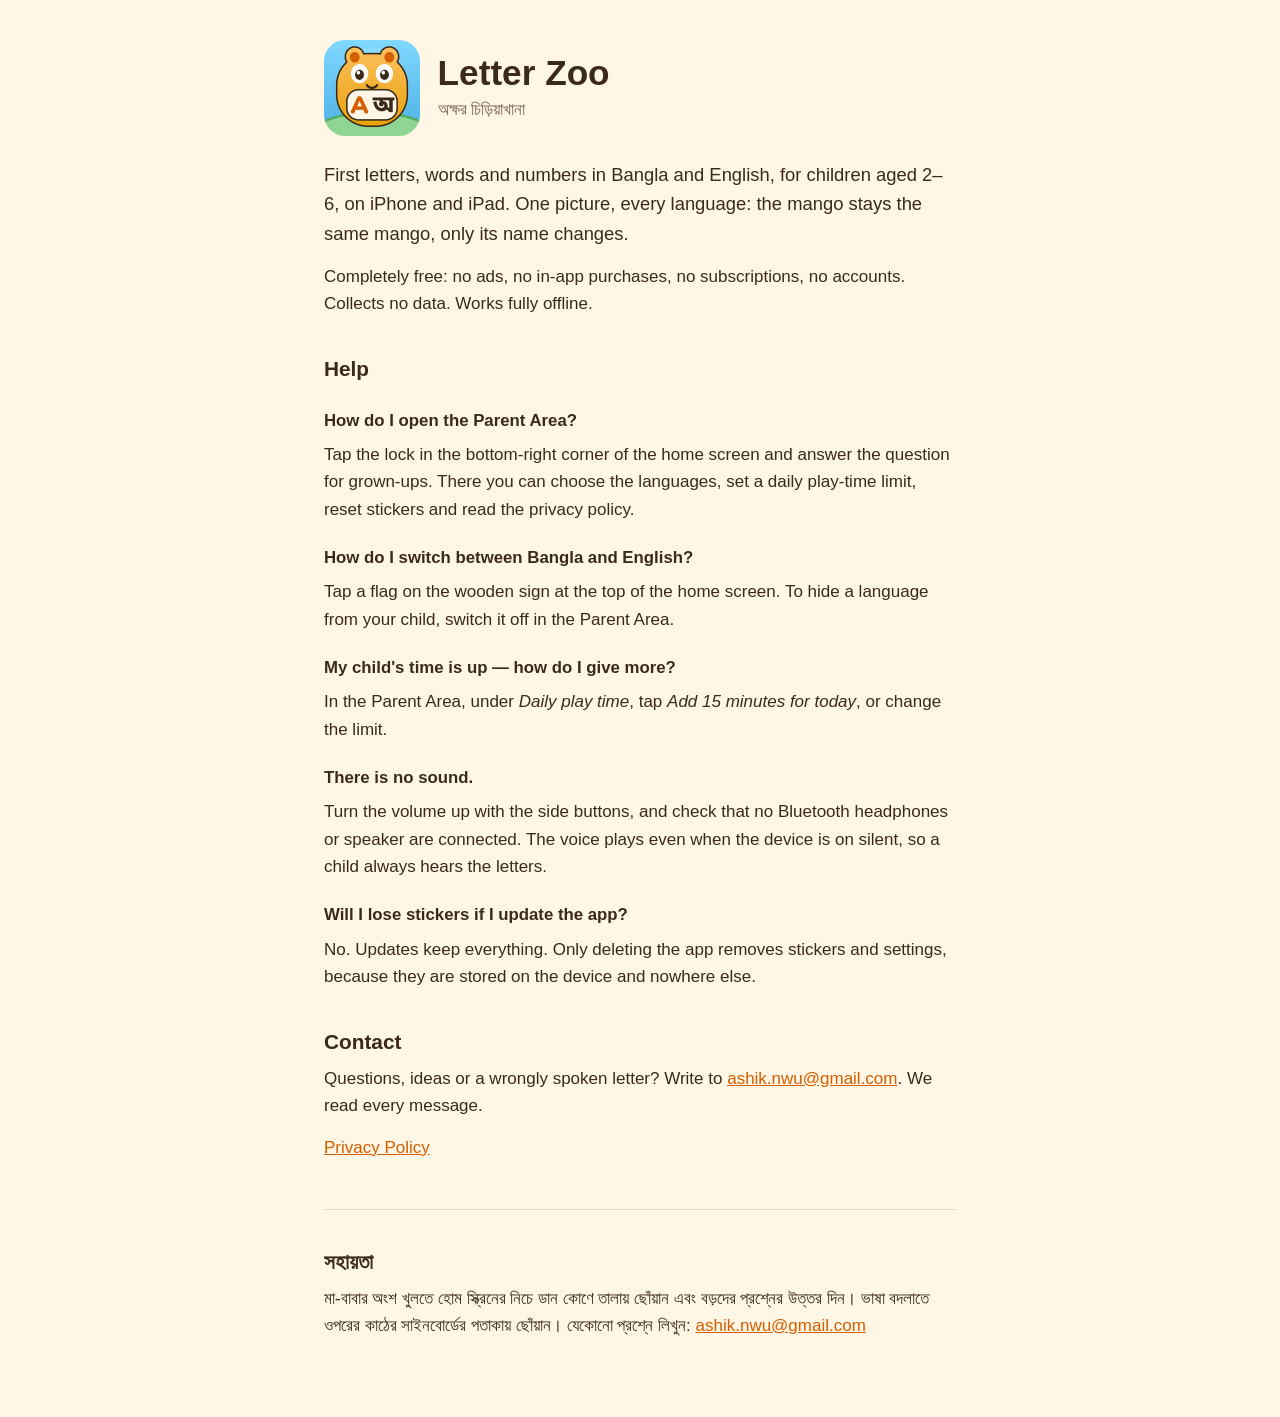
==== index.html @ 6525ff42 "Site and listing: support email and developer name" ====
<!doctype html>
<html lang="en">
<head>
<meta charset="utf-8">
<meta name="viewport" content="width=device-width, initial-scale=1">
<title>Letter Zoo — Support</title>
<meta name="description" content="Letter Zoo: first letters, words and numbers in Bangla and English for children aged 2–6. No ads, no data collected.">
<link rel="icon" href="icon.png">
<link rel="stylesheet" href="style.css">
</head>
<body>
<main>
  <header class="hero">
    <img src="icon.png" alt="" width="96" height="96">
    <div>
      <h1>Letter Zoo</h1>
      <p class="meta" lang="bn">অক্ষর চিড়িয়াখানা</p>
    </div>
  </header>

  <p class="lead">First letters, words and numbers in Bangla and English,
  for children aged 2–6, on iPhone and iPad. One picture, every language:
  the mango stays the same mango, only its name changes.</p>

  <p>Completely free: no ads, no in-app purchases, no subscriptions, no
  accounts. Collects no data. Works fully offline.</p>

  <h2>Help</h2>

  <h3>How do I open the Parent Area?</h3>
  <p>Tap the lock in the bottom-right corner of the home screen and answer
  the question for grown-ups. There you can choose the languages, set a
  daily play-time limit, reset stickers and read the privacy policy.</p>

  <h3>How do I switch between Bangla and English?</h3>
  <p>Tap a flag on the wooden sign at the top of the home screen. To hide a
  language from your child, switch it off in the Parent Area.</p>

  <h3>My child's time is up — how do I give more?</h3>
  <p>In the Parent Area, under <em>Daily play time</em>, tap
  <em>Add 15 minutes for today</em>, or change the limit.</p>

  <h3>There is no sound.</h3>
  <p>Turn the volume up with the side buttons, and check that no Bluetooth
  headphones or speaker are connected. The voice plays even when the
  device is on silent, so a child always hears the letters.</p>

  <h3>Will I lose stickers if I update the app?</h3>
  <p>No. Updates keep everything. Only deleting the app removes stickers and
  settings, because they are stored on the device and nowhere else.</p>

  <h2>Contact</h2>
  <p>Questions, ideas or a wrongly spoken letter? Write to
  <a href="mailto:ashik.nwu@gmail.com">ashik.nwu@gmail.com</a>. We read every
  message.</p>

  <p><a href="privacy.html">Privacy Policy</a></p>

  <hr>

  <h2 lang="bn">সহায়তা</h2>
  <p lang="bn">মা-বাবার অংশ খুলতে হোম স্ক্রিনের নিচে ডান কোণে তালায় ছোঁয়ান এবং
  বড়দের প্রশ্নের উত্তর দিন। ভাষা বদলাতে ওপরের কাঠের সাইনবোর্ডের পতাকায়
  ছোঁয়ান। যেকোনো প্রশ্নে লিখুন:
  <a href="mailto:ashik.nwu@gmail.com">ashik.nwu@gmail.com</a></p>
</main>
</body>
</html>
---- style.css ----
:root {
  --ground: #fff6e5;
  --ink: #3b2a1a;
  --muted: #7a6450;
  --accent: #d55e00;
  --rule: #ecd9b8;
  color-scheme: light dark;
}
@media (prefers-color-scheme: dark) {
  :root {
    --ground: #1c1712;
    --ink: #f4ead9;
    --muted: #bba88f;
    --accent: #ffa35c;
    --rule: #3a2f24;
  }
}
* { box-sizing: border-box; }
body {
  margin: 0;
  background: var(--ground);
  color: var(--ink);
  font: 17px/1.6 -apple-system, BlinkMacSystemFont, "Segoe UI", Roboto,
    "Noto Sans Bengali", "Hind Siliguri", sans-serif;
}
main { max-width: 42rem; margin: 0 auto; padding: 2.5rem 1.25rem 4rem; }
h1 { font-size: 2.2rem; line-height: 1.15; margin: 0; }
h2 { font-size: 1.3rem; margin: 2.2rem 0 0.4rem; }
h3 { font-size: 1.05rem; margin: 1.4rem 0 0.2rem; }
p { margin: 0.4rem 0 0.9rem; }
a { color: var(--accent); }
hr { border: 0; border-top: 1px solid var(--rule); margin: 3rem 0 1rem; }
.lead { font-size: 1.15rem; }
.meta { color: var(--muted); margin: 0.2rem 0 1.5rem; }
.back { margin: 0 0 1.5rem; }
.hero { display: flex; align-items: center; gap: 1.1rem; margin-bottom: 1.5rem; }
.hero img { border-radius: 22%; flex: none; }
.hero .meta { margin: 0.2rem 0 0; }
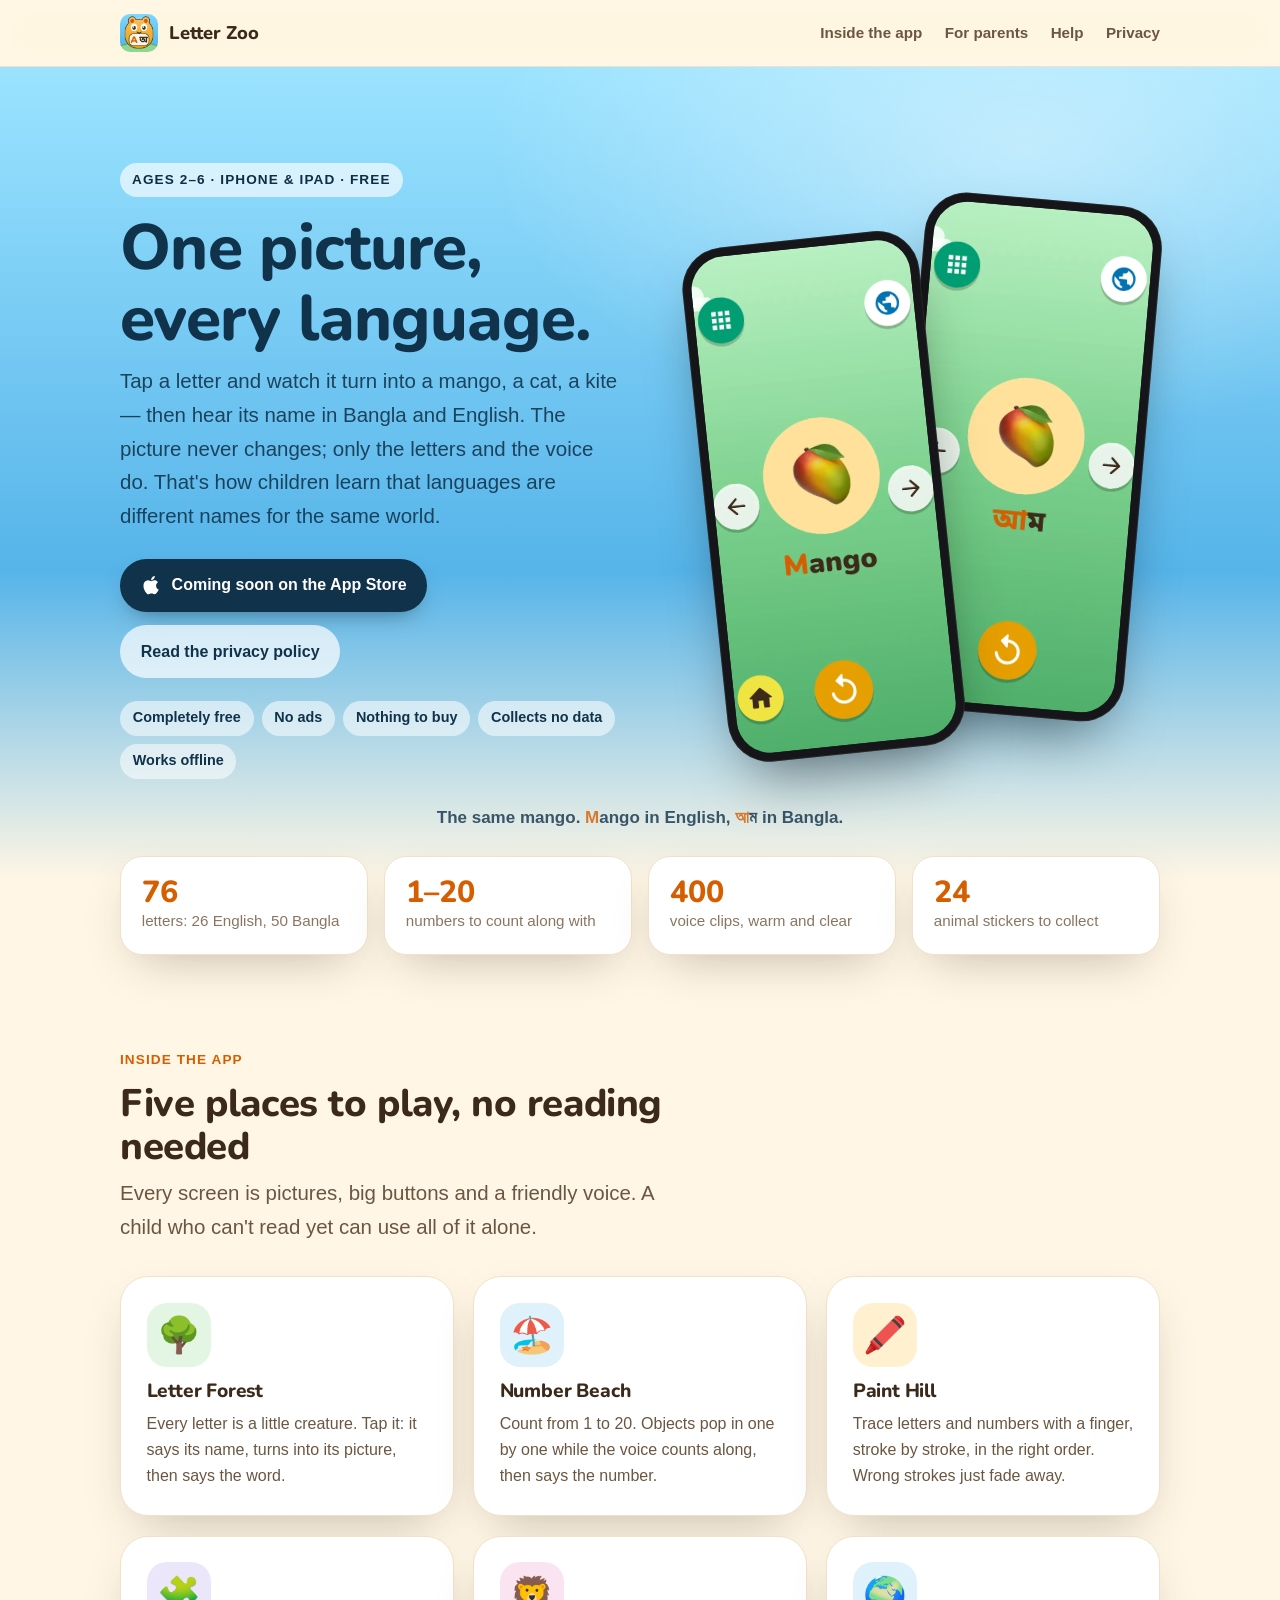
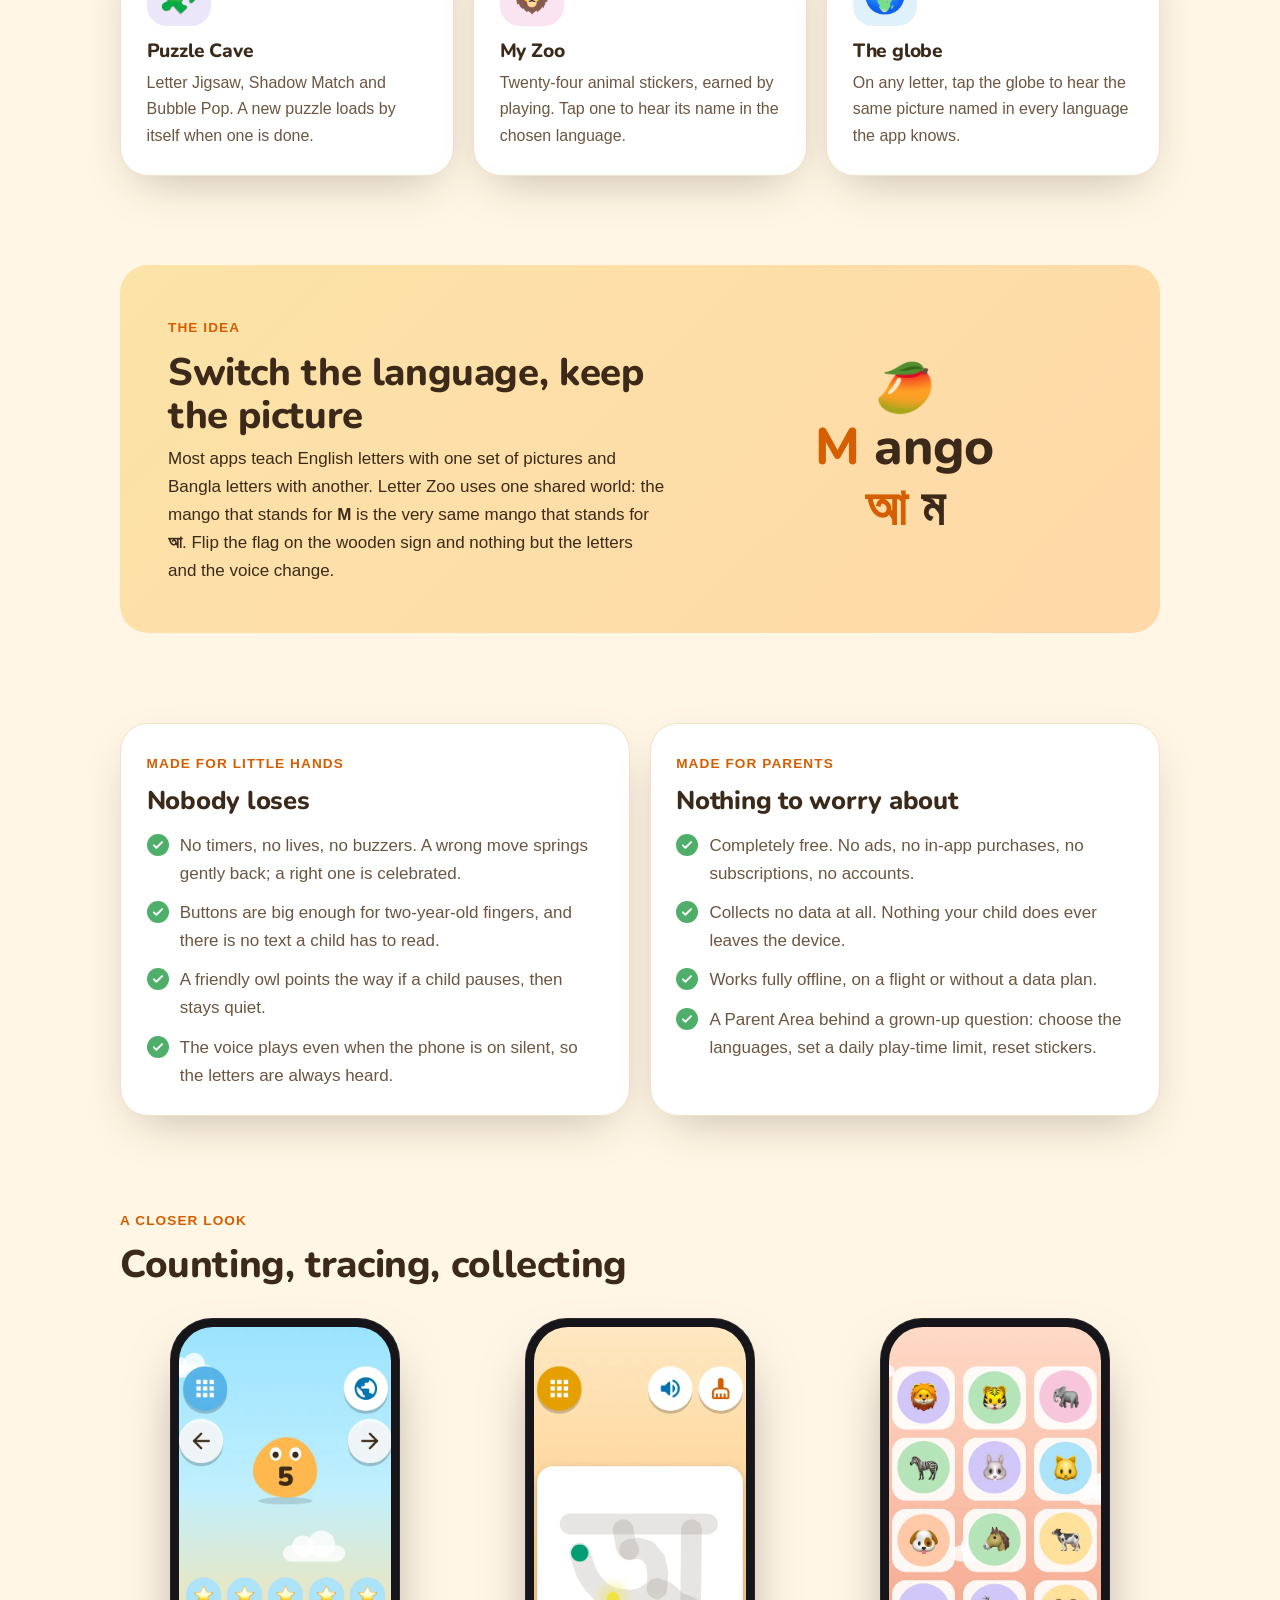
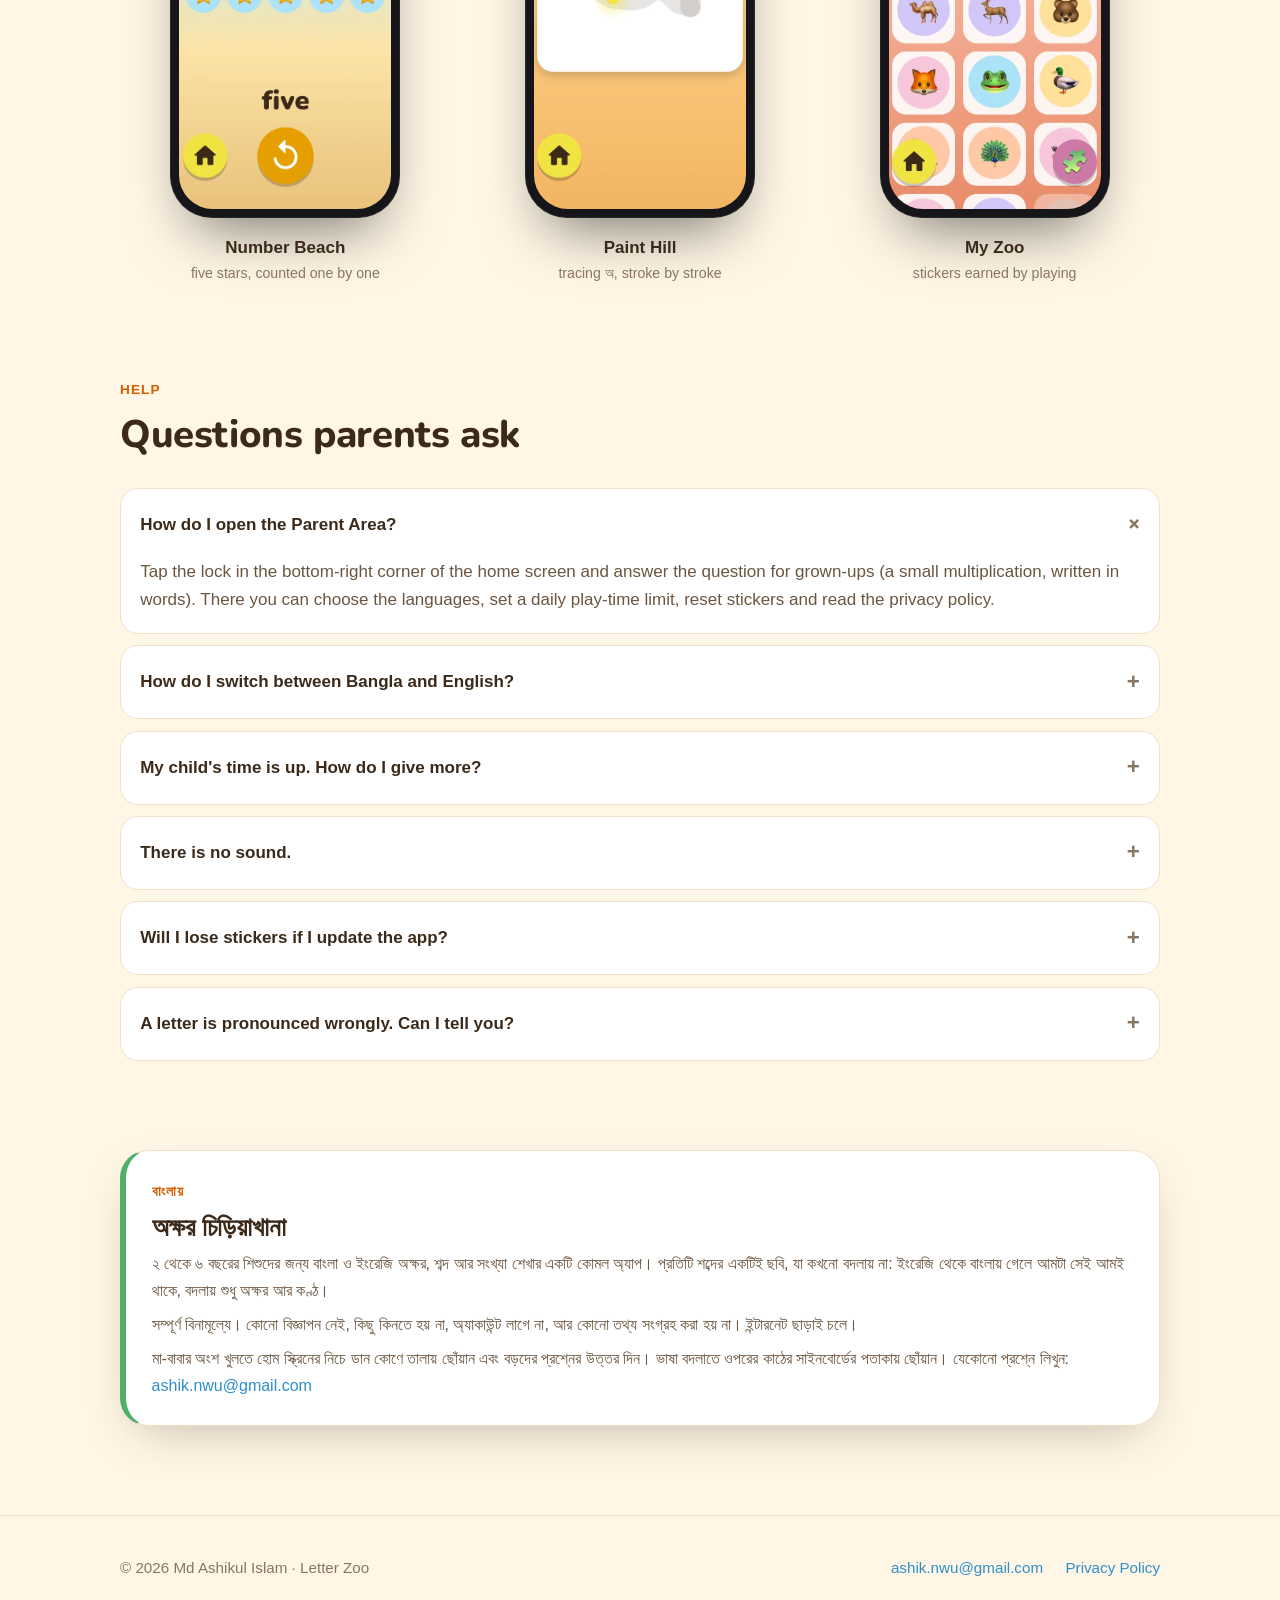
==== commit 88fa2277: "Site: a proper landing page and privacy policy Designed around the app's idea, with the real screens" ====
--- a/index.html
+++ b/index.html
@@ -3,66 +3,190 @@
 <head>
 <meta charset="utf-8">
 <meta name="viewport" content="width=device-width, initial-scale=1">
-<title>Letter Zoo — Support</title>
-<meta name="description" content="Letter Zoo: first letters, words and numbers in Bangla and English for children aged 2–6. No ads, no data collected.">
+<title>Letter Zoo — First letters, words and numbers in Bangla and English</title>
+<meta name="description" content="Letter Zoo is a free first-letters app for children aged 2–6, in Bangla and English. One picture, every language. No ads, no purchases, no data collected. iPhone and iPad.">
+<meta property="og:title" content="Letter Zoo — One picture, every language">
+<meta property="og:description" content="A free, gentle first-letters app for children aged 2–6 in Bangla and English. No ads, nothing to buy, collects no data.">
+<meta property="og:image" content="icon.png">
+<meta name="theme-color" content="#56b4e9">
 <link rel="icon" href="icon.png">
+<link rel="apple-touch-icon" href="apple-touch-icon.png">
 <link rel="stylesheet" href="style.css">
 </head>
 <body>
-<main>
-  <header class="hero">
-    <img src="icon.png" alt="" width="96" height="96">
+
+<header class="nav">
+  <div class="wrap">
+    <a class="brand" href="./"><img src="icon.png" alt="" width="38" height="38">Letter Zoo</a>
+    <nav class="nav-links">
+      <a href="#features">Inside the app</a>
+      <a href="#parents">For parents</a>
+      <a href="#help" class="keep">Help</a>
+      <a href="privacy.html" class="keep">Privacy</a>
+    </nav>
+  </div>
+</header>
+
+<section class="hero">
+  <div class="wrap">
     <div>
-      <h1>Letter Zoo</h1>
-      <p class="meta" lang="bn">অক্ষর চিড়িয়াখানা</p>
+      <span class="eyebrow">Ages 2–6 · iPhone &amp; iPad · Free</span>
+      <h1 style="margin-top:1rem">One picture,<br>every language.</h1>
+      <p class="lead">Tap a letter and watch it turn into a mango, a cat, a kite — then hear its name in Bangla and English. The picture never changes; only the letters and the voice do. That's how children learn that languages are different names for the same world.</p>
+      <div class="cta">
+        <a class="btn btn-dark" href="#" aria-disabled="true" title="Coming soon">
+          <svg viewBox="0 0 24 24" fill="currentColor" aria-hidden="true"><path d="M16.4 12.7c0-2.5 2-3.7 2.1-3.8-1.2-1.7-3-1.9-3.6-2-1.5-.2-3 .9-3.8.9-.8 0-2-.9-3.3-.9-1.7 0-3.3 1-4.2 2.5-1.8 3.1-.5 7.7 1.3 10.2.9 1.2 1.9 2.6 3.2 2.6 1.3-.1 1.8-.8 3.3-.8 1.5 0 2 .8 3.3.8 1.4 0 2.3-1.3 3.1-2.5 1-1.4 1.4-2.8 1.4-2.9-.1 0-2.8-1.1-2.8-4.1zM14 5.3c.7-.8 1.1-2 1-3.1-1 0-2.2.7-2.9 1.5-.6.7-1.2 1.9-1 3 1.1.1 2.2-.6 2.9-1.4z"/></svg>
+          Coming soon on the App Store
+        </a>
+        <a class="btn btn-ghost" href="privacy.html">Read the privacy policy</a>
+      </div>
+      <div class="chips" aria-label="At a glance">
+        <span>Completely free</span><span>No ads</span><span>Nothing to buy</span><span>Collects no data</span><span>Works offline</span>
+      </div>
     </div>
-  </header>
+    <div class="phones" aria-label="Two screens of the app: the mango in English and in Bangla">
+      <div class="phone"><img src="img/mango-en.webp" alt="Letter Zoo showing a mango with the word Mango in English" width="560" height="1217" loading="eager"></div>
+      <div class="phone"><img src="img/mango-bn.webp" alt="The same mango with the word আম in Bangla" width="560" height="1217" loading="eager"></div>
+    </div>
+  </div>
+  <p class="hero-caption">The same mango. <b>M</b>ango in English, <b>আ</b>ম in Bangla.</p>
+</section>
 
-  <p class="lead">First letters, words and numbers in Bangla and English,
-  for children aged 2–6, on iPhone and iPad. One picture, every language:
-  the mango stays the same mango, only its name changes.</p>
+<section class="stats" aria-label="What's inside">
+  <div class="wrap">
+    <div class="stat"><strong>76</strong><span>letters: 26 English, 50 Bangla</span></div>
+    <div class="stat"><strong>1–20</strong><span>numbers to count along with</span></div>
+    <div class="stat"><strong>400</strong><span>voice clips, warm and clear</span></div>
+    <div class="stat"><strong>24</strong><span>animal stickers to collect</span></div>
+  </div>
+</section>
 
-  <p>Completely free: no ads, no in-app purchases, no subscriptions, no
-  accounts. Collects no data. Works fully offline.</p>
+<section class="block" id="features">
+  <div class="wrap">
+    <div class="section-head">
+      <span class="eyebrow">Inside the app</span>
+      <h2 style="margin-top:0.6rem">Five places to play, no reading needed</h2>
+      <p class="lead">Every screen is pictures, big buttons and a friendly voice. A child who can't read yet can use all of it alone.</p>
+    </div>
+    <div class="grid-3">
+      <div class="card"><span class="emoji t-green">🌳</span><h3>Letter Forest</h3><p>Every letter is a little creature. Tap it: it says its name, turns into its picture, then says the word.</p></div>
+      <div class="card"><span class="emoji t-blue">🏖️</span><h3>Number Beach</h3><p>Count from 1 to 20. Objects pop in one by one while the voice counts along, then says the number.</p></div>
+      <div class="card"><span class="emoji t-orange">🖍️</span><h3>Paint Hill</h3><p>Trace letters and numbers with a finger, stroke by stroke, in the right order. Wrong strokes just fade away.</p></div>
+      <div class="card"><span class="emoji t-purple">🧩</span><h3>Puzzle Cave</h3><p>Letter Jigsaw, Shadow Match and Bubble Pop. A new puzzle loads by itself when one is done.</p></div>
+      <div class="card"><span class="emoji t-pink">🦁</span><h3>My Zoo</h3><p>Twenty-four animal stickers, earned by playing. Tap one to hear its name in the chosen language.</p></div>
+      <div class="card"><span class="emoji t-blue">🌍</span><h3>The globe</h3><p>On any letter, tap the globe to hear the same picture named in every language the app knows.</p></div>
+    </div>
 
-  <h2>Help</h2>
+    <div class="band" aria-label="How the idea works">
+      <div>
+        <span class="eyebrow">The idea</span>
+        <h2 style="margin-top:0.6rem">Switch the language, keep the picture</h2>
+        <p>Most apps teach English letters with one set of pictures and Bangla letters with another. Letter Zoo uses one shared world: the mango that stands for <b>M</b> is the very same mango that stands for <b>আ</b>. Flip the flag on the wooden sign and nothing but the letters and the voice change.</p>
+      </div>
+      <div class="word" aria-hidden="true">
+        <span><span class="m">🥭</span></span>
+        <span><b>M</b>ango</span>
+        <span lang="bn"><b>আ</b>ম</span>
+      </div>
+    </div>
+  </div>
+</section>
 
-  <h3>How do I open the Parent Area?</h3>
-  <p>Tap the lock in the bottom-right corner of the home screen and answer
-  the question for grown-ups. There you can choose the languages, set a
-  daily play-time limit, reset stickers and read the privacy policy.</p>
+<section class="block" id="parents">
+  <div class="wrap">
+    <div class="grid-2">
+      <div class="card">
+        <span class="eyebrow">Made for little hands</span>
+        <h2 style="margin-top:0.6rem;font-size:1.6rem">Nobody loses</h2>
+        <ul class="checks">
+          <li>No timers, no lives, no buzzers. A wrong move springs gently back; a right one is celebrated.</li>
+          <li>Buttons are big enough for two-year-old fingers, and there is no text a child has to read.</li>
+          <li>A friendly owl points the way if a child pauses, then stays quiet.</li>
+          <li>The voice plays even when the phone is on silent, so the letters are always heard.</li>
+        </ul>
+      </div>
+      <div class="card">
+        <span class="eyebrow">Made for parents</span>
+        <h2 style="margin-top:0.6rem;font-size:1.6rem">Nothing to worry about</h2>
+        <ul class="checks">
+          <li>Completely free. No ads, no in-app purchases, no subscriptions, no accounts.</li>
+          <li>Collects no data at all. Nothing your child does ever leaves the device.</li>
+          <li>Works fully offline, on a flight or without a data plan.</li>
+          <li>A Parent Area behind a grown-up question: choose the languages, set a daily play-time limit, reset stickers.</li>
+        </ul>
+      </div>
+    </div>
+  </div>
+</section>
 
-  <h3>How do I switch between Bangla and English?</h3>
-  <p>Tap a flag on the wooden sign at the top of the home screen. To hide a
-  language from your child, switch it off in the Parent Area.</p>
+<section class="block">
+  <div class="wrap">
+    <div class="section-head">
+      <span class="eyebrow">A closer look</span>
+      <h2 style="margin-top:0.6rem">Counting, tracing, collecting</h2>
+    </div>
+    <div class="gallery">
+      <figure><div class="phone"><img src="img/counting.webp" alt="Number Beach counting five stars" width="560" height="1217" loading="lazy"></div><figcaption>Number Beach<small>five stars, counted one by one</small></figcaption></figure>
+      <figure><div class="phone"><img src="img/tracing.webp" alt="Paint Hill tracing the Bangla letter অ" width="560" height="1217" loading="lazy"></div><figcaption>Paint Hill<small>tracing অ, stroke by stroke</small></figcaption></figure>
+      <figure><div class="phone"><img src="img/zoo.webp" alt="My Zoo sticker collection" width="560" height="1217" loading="lazy"></div><figcaption>My Zoo<small>stickers earned by playing</small></figcaption></figure>
+    </div>
+  </div>
+</section>
 
-  <h3>My child's time is up — how do I give more?</h3>
-  <p>In the Parent Area, under <em>Daily play time</em>, tap
-  <em>Add 15 minutes for today</em>, or change the limit.</p>
+<section class="block faq" id="help">
+  <div class="wrap">
+    <div class="section-head">
+      <span class="eyebrow">Help</span>
+      <h2 style="margin-top:0.6rem">Questions parents ask</h2>
+    </div>
+    <details open>
+      <summary>How do I open the Parent Area?</summary>
+      <p>Tap the lock in the bottom-right corner of the home screen and answer the question for grown-ups (a small multiplication, written in words). There you can choose the languages, set a daily play-time limit, reset stickers and read the privacy policy.</p>
+    </details>
+    <details>
+      <summary>How do I switch between Bangla and English?</summary>
+      <p>Tap a flag on the wooden sign at the top of the home screen. To hide a language from your child, switch it off in the Parent Area.</p>
+    </details>
+    <details>
+      <summary>My child's time is up. How do I give more?</summary>
+      <p>In the Parent Area, under <em>Daily play time</em>, tap <em>Add 15 minutes for today</em>, or change the limit. The count starts again from zero every day.</p>
+    </details>
+    <details>
+      <summary>There is no sound.</summary>
+      <p>Turn the volume up with the side buttons, and check that no Bluetooth headphones or speaker are connected. The voice plays even when the device is on silent.</p>
+    </details>
+    <details>
+      <summary>Will I lose stickers if I update the app?</summary>
+      <p>No. Updates keep everything. Only deleting the app removes stickers and settings, because they are stored on the device and nowhere else.</p>
+    </details>
+    <details>
+      <summary>A letter is pronounced wrongly. Can I tell you?</summary>
+      <p>Please do. Write to <a href="mailto:ashik.nwu@gmail.com">ashik.nwu@gmail.com</a> with the letter and what you heard. Every message is read.</p>
+    </details>
+  </div>
+</section>
 
-  <h3>There is no sound.</h3>
-  <p>Turn the volume up with the side buttons, and check that no Bluetooth
-  headphones or speaker are connected. The voice plays even when the
-  device is on silent, so a child always hears the letters.</p>
+<section class="bn" lang="bn">
+  <div class="wrap">
+    <div class="card">
+      <span class="eyebrow" lang="en">বাংলায়</span>
+      <h2 style="margin-top:0.6rem">অক্ষর চিড়িয়াখানা</h2>
+      <p>২ থেকে ৬ বছরের শিশুদের জন্য বাংলা ও ইংরেজি অক্ষর, শব্দ আর সংখ্যা শেখার একটি কোমল অ্যাপ। প্রতিটি শব্দের একটিই ছবি, যা কখনো বদলায় না: ইংরেজি থেকে বাংলায় গেলে আমটা সেই আমই থাকে, বদলায় শুধু অক্ষর আর কণ্ঠ।</p>
+      <p>সম্পূর্ণ বিনামূল্যে। কোনো বিজ্ঞাপন নেই, কিছু কিনতে হয় না, অ্যাকাউন্ট লাগে না, আর কোনো তথ্য সংগ্রহ করা হয় না। ইন্টারনেট ছাড়াই চলে।</p>
+      <p>মা-বাবার অংশ খুলতে হোম স্ক্রিনের নিচে ডান কোণে তালায় ছোঁয়ান এবং বড়দের প্রশ্নের উত্তর দিন। ভাষা বদলাতে ওপরের কাঠের সাইনবোর্ডের পতাকায় ছোঁয়ান। যেকোনো প্রশ্নে লিখুন: <a href="mailto:ashik.nwu@gmail.com">ashik.nwu@gmail.com</a></p>
+    </div>
+  </div>
+</section>
 
-  <h3>Will I lose stickers if I update the app?</h3>
-  <p>No. Updates keep everything. Only deleting the app removes stickers and
-  settings, because they are stored on the device and nowhere else.</p>
+<footer>
+  <div class="wrap">
+    <div>© 2026 Md Ashikul Islam · Letter Zoo</div>
+    <nav>
+      <a href="mailto:ashik.nwu@gmail.com">ashik.nwu@gmail.com</a>
+      <a href="privacy.html">Privacy Policy</a>
+    </nav>
+  </div>
+</footer>
 
-  <h2>Contact</h2>
-  <p>Questions, ideas or a wrongly spoken letter? Write to
-  <a href="mailto:ashik.nwu@gmail.com">ashik.nwu@gmail.com</a>. We read every
-  message.</p>
-
-  <p><a href="privacy.html">Privacy Policy</a></p>
-
-  <hr>
-
-  <h2 lang="bn">সহায়তা</h2>
-  <p lang="bn">মা-বাবার অংশ খুলতে হোম স্ক্রিনের নিচে ডান কোণে তালায় ছোঁয়ান এবং
-  বড়দের প্রশ্নের উত্তর দিন। ভাষা বদলাতে ওপরের কাঠের সাইনবোর্ডের পতাকায়
-  ছোঁয়ান। যেকোনো প্রশ্নে লিখুন:
-  <a href="mailto:ashik.nwu@gmail.com">ashik.nwu@gmail.com</a></p>
-</main>
 </body>
 </html>
--- a/style.css
+++ b/style.css
@@ -1,38 +1,266 @@
+/* Letter Zoo — site styles. No third-party requests: the font ships with
+   the page, in keeping with an app that collects nothing. */
+
+@font-face {
+  font-family: "Nunito";
+  src: url("fonts/Nunito-800.ttf") format("truetype");
+  font-weight: 800;
+  font-display: swap;
+}
+
 :root {
-  --ground: #fff6e5;
+  --cream: #fff6e5;
+  --sand: #fce3a7;
   --ink: #3b2a1a;
-  --muted: #7a6450;
-  --accent: #d55e00;
-  --rule: #ecd9b8;
+  --ink-soft: #6b5641;
+  --muted: #8a7562;
+  --card: #ffffff;
+  --line: #f0e2c8;
+  --orange: #e69f00;
+  --vermillion: #d55e00;
+  --sea: #56b4e9;
+  --sea-deep: #2f8fcb;
+  --sky: #9be3ff;
+  --grass: #8fd694;
+  --grass-dark: #4faf6a;
+  --pink: #dd8fc0;
+  --shadow: 0 18px 50px -20px rgba(59, 42, 26, 0.35);
+  --radius: 28px;
   color-scheme: light dark;
 }
+
 @media (prefers-color-scheme: dark) {
   :root {
-    --ground: #1c1712;
-    --ink: #f4ead9;
-    --muted: #bba88f;
-    --accent: #ffa35c;
-    --rule: #3a2f24;
+    --cream: #17130f;
+    --sand: #2a2118;
+    --ink: #f6ecdc;
+    --ink-soft: #cdbca6;
+    --muted: #a08e79;
+    --card: #221b15;
+    --line: #35291f;
+    --shadow: 0 18px 50px -20px rgba(0, 0, 0, 0.7);
   }
 }
+
 * { box-sizing: border-box; }
+/* On the root only: it propagates to the viewport, so the sticky nav and
+   page scrolling keep working while nothing can widen the page. */
+html { scroll-behavior: smooth; overflow-x: hidden; }
+@media (prefers-reduced-motion: reduce) {
+  html { scroll-behavior: auto; }
+  *, *::before, *::after { animation: none !important; transition: none !important; }
+}
+
 body {
   margin: 0;
-  background: var(--ground);
+  background: var(--cream);
   color: var(--ink);
-  font: 17px/1.6 -apple-system, BlinkMacSystemFont, "Segoe UI", Roboto,
-    "Noto Sans Bengali", "Hind Siliguri", sans-serif;
-}
-main { max-width: 42rem; margin: 0 auto; padding: 2.5rem 1.25rem 4rem; }
-h1 { font-size: 2.2rem; line-height: 1.15; margin: 0; }
-h2 { font-size: 1.3rem; margin: 2.2rem 0 0.4rem; }
-h3 { font-size: 1.05rem; margin: 1.4rem 0 0.2rem; }
-p { margin: 0.4rem 0 0.9rem; }
-a { color: var(--accent); }
-hr { border: 0; border-top: 1px solid var(--rule); margin: 3rem 0 1rem; }
-.lead { font-size: 1.15rem; }
-.meta { color: var(--muted); margin: 0.2rem 0 1.5rem; }
-.back { margin: 0 0 1.5rem; }
-.hero { display: flex; align-items: center; gap: 1.1rem; margin-bottom: 1.5rem; }
-.hero img { border-radius: 22%; flex: none; }
-.hero .meta { margin: 0.2rem 0 0; }
+  font: 17px/1.65 -apple-system, BlinkMacSystemFont, "Segoe UI", Roboto,
+    "Helvetica Neue", "Noto Sans Bengali", "Hind Siliguri", sans-serif;
+  -webkit-font-smoothing: antialiased;
+}
+img { max-width: 100%; display: block; }
+a { color: var(--sea-deep); text-decoration: none; }
+a:hover { text-decoration: underline; }
+h1, h2, h3, .display {
+  font-family: "Nunito", -apple-system, BlinkMacSystemFont, "Segoe UI",
+    "Noto Sans Bengali", sans-serif;
+  font-weight: 800;
+  letter-spacing: -0.01em;
+  line-height: 1.12;
+  margin: 0;
+}
+h1 { font-size: clamp(2.4rem, 6vw, 4rem); }
+h2 { font-size: clamp(1.7rem, 3.6vw, 2.4rem); }
+h3 { font-size: 1.2rem; }
+p { margin: 0.5rem 0 0; }
+.wrap { max-width: 1120px; margin: 0 auto; padding: 0 clamp(18px, 4vw, 40px); }
+.eyebrow {
+  display: inline-block;
+  font-size: 0.85rem;
+  font-weight: 700;
+  letter-spacing: 0.08em;
+  text-transform: uppercase;
+  color: var(--vermillion);
+}
+.lead { font-size: clamp(1.1rem, 1.6vw, 1.3rem); color: var(--ink-soft); max-width: 36rem; }
+
+/* Nav */
+.nav {
+  position: sticky; top: 0; z-index: 10;
+  backdrop-filter: saturate(160%) blur(14px);
+  -webkit-backdrop-filter: saturate(160%) blur(14px);
+  background: color-mix(in srgb, var(--cream) 78%, transparent);
+  border-bottom: 1px solid var(--line);
+}
+.nav .wrap { display: flex; align-items: center; gap: 1rem; height: 66px; }
+.brand { display: flex; align-items: center; gap: 0.7rem; color: var(--ink); font-family: "Nunito", sans-serif; font-weight: 800; font-size: 1.15rem; }
+.brand img { width: 38px; height: 38px; border-radius: 10px; }
+.brand:hover { text-decoration: none; }
+.nav-links { margin-left: auto; display: flex; gap: 1.4rem; font-weight: 600; font-size: 0.95rem; }
+.nav-links a { color: var(--ink-soft); }
+.nav-links a:hover { color: var(--ink); text-decoration: none; }
+@media (max-width: 640px) { .nav-links a:not(.keep) { display: none; } }
+
+/* Hero */
+.hero {
+  position: relative; overflow: hidden;
+  background:
+    radial-gradient(60% 50% at 80% 10%, rgba(255, 255, 255, 0.45), transparent 70%),
+    linear-gradient(180deg, var(--sky) 0%, var(--sea) 62%, var(--cream) 100%);
+  color: #10324a;
+  padding: clamp(3rem, 8vw, 6rem) 0 0;
+}
+@media (prefers-color-scheme: dark) {
+  .hero { background: linear-gradient(180deg, #0f3a55 0%, #1f6a97 60%, var(--cream) 100%); color: #eaf6ff; }
+}
+.hero .wrap { display: grid; grid-template-columns: 1.05fr 1fr; gap: clamp(2rem, 5vw, 5rem); align-items: center; }
+.hero .wrap > * { min-width: 0; }
+.hero h1 { color: inherit; }
+.hero .lead { color: inherit; opacity: 0.88; }
+.hero .eyebrow { color: #0f2e45; background: rgba(255, 255, 255, 0.65); padding: 0.35rem 0.75rem; border-radius: 999px; }
+@media (prefers-color-scheme: dark) { .hero .eyebrow { color: #eaf6ff; background: rgba(255,255,255,0.14); } }
+.cta { display: flex; flex-wrap: wrap; gap: 0.8rem; margin-top: 1.6rem; align-items: center; }
+.btn {
+  display: inline-flex; align-items: center; gap: 0.55rem;
+  padding: 0.85rem 1.3rem; border-radius: 999px;
+  font-weight: 700; font-size: 1rem;
+  transition: transform 0.15s ease, box-shadow 0.15s ease;
+}
+.btn:hover { text-decoration: none; transform: translateY(-1px); }
+.btn-dark { background: #10324a; color: #fff; box-shadow: 0 10px 24px -12px rgba(0,0,0,0.5); }
+.btn-ghost { background: rgba(255,255,255,0.7); color: #10324a; }
+@media (prefers-color-scheme: dark) { .btn-ghost { background: rgba(255,255,255,0.14); color: #eaf6ff; } }
+.btn svg { width: 22px; height: 22px; }
+.chips { display: flex; flex-wrap: wrap; gap: 0.5rem; margin-top: 1.4rem; font-size: 0.9rem; font-weight: 600; }
+.chips span { background: rgba(255,255,255,0.55); padding: 0.35rem 0.8rem; border-radius: 999px; }
+@media (prefers-color-scheme: dark) { .chips span { background: rgba(255,255,255,0.12); } }
+
+/* Phones */
+.phones { position: relative; display: flex; justify-content: center; align-items: flex-end; min-height: 520px; }
+.phone {
+  width: clamp(190px, 22vw, 250px);
+  aspect-ratio: 1320 / 2868;
+  background: #16161a;
+  border-radius: clamp(34px, 3.4vw, 42px);
+  padding: 9px;
+  box-shadow: 0 30px 60px -22px rgba(0, 0, 0, 0.55), inset 0 0 0 1px rgba(255,255,255,0.08);
+}
+.phone img { width: 100%; height: 100%; object-fit: cover; border-radius: clamp(27px, 2.8vw, 34px); }
+.phones .phone:first-child { transform: rotate(-6deg) translate(18px, 26px); z-index: 1; }
+.phones .phone:last-child { transform: rotate(5deg) translate(-18px, -14px); }
+@keyframes float { from { translate: 0 0; } to { translate: 0 -10px; } }
+.phones .phone { animation: float 4s ease-in-out infinite alternate; }
+.phones .phone:last-child { animation-delay: -2s; }
+.hero-caption { text-align: center; font-weight: 600; opacity: 0.8; margin: 1.6rem auto 0; padding: 0 18px 3rem; max-width: 40rem; }
+.hero-caption b { color: var(--vermillion); }
+
+/* Stats strip */
+.stats { margin-top: -1.5rem; position: relative; z-index: 2; }
+.stats .wrap { display: grid; grid-template-columns: repeat(4, 1fr); gap: 1rem; }
+.stat { background: var(--card); border-radius: 22px; padding: 1.2rem 1.3rem; box-shadow: var(--shadow); border: 1px solid var(--line); }
+.stat strong { display: block; font-family: "Nunito", sans-serif; font-weight: 800; font-size: 1.9rem; line-height: 1; color: var(--vermillion); }
+.stat span { color: var(--muted); font-size: 0.95rem; }
+
+/* Sections */
+section.block { padding: clamp(3.5rem, 7vw, 6rem) 0 0; }
+.section-head { max-width: 40rem; margin-bottom: 2rem; }
+.grid-3 { display: grid; grid-template-columns: repeat(3, 1fr); gap: 1.2rem; }
+.grid-2 { display: grid; grid-template-columns: 1fr 1fr; gap: 1.2rem; }
+.card {
+  background: var(--card); border: 1px solid var(--line); border-radius: var(--radius);
+  padding: 1.6rem; box-shadow: var(--shadow);
+}
+.card .emoji { font-size: 2.2rem; line-height: 1; margin-bottom: 0.9rem; display: inline-grid; place-items: center; width: 64px; height: 64px; border-radius: 20px; }
+.card p { color: var(--ink-soft); font-size: 1rem; }
+.t-green { background: #e3f6e4; } .t-blue { background: #dff2fc; } .t-purple { background: #ece6fb; }
+.t-orange { background: #fff0cf; } .t-pink { background: #fbe4f1; }
+@media (prefers-color-scheme: dark) {
+  .t-green { background: #1f3a22; } .t-blue { background: #173445; } .t-purple { background: #2a2447; }
+  .t-orange { background: #3d2e12; } .t-pink { background: #3d2033; }
+}
+.checks { list-style: none; padding: 0; margin: 1rem 0 0; display: grid; gap: 0.7rem; }
+.checks li { display: flex; gap: 0.7rem; align-items: flex-start; color: var(--ink-soft); }
+.checks li::before {
+  content: ""; flex: none; width: 22px; height: 22px; margin-top: 2px; border-radius: 50%;
+  background: var(--grass-dark) url("data:image/svg+xml,%3Csvg xmlns='http://www.w3.org/2000/svg' viewBox='0 0 24 24' fill='none' stroke='white' stroke-width='3.2' stroke-linecap='round' stroke-linejoin='round'%3E%3Cpath d='M5 12.5l4.2 4.2L19 7'/%3E%3C/svg%3E") center/14px no-repeat;
+}
+
+/* Gallery */
+.gallery { display: grid; grid-template-columns: repeat(3, 1fr); gap: 1.5rem; align-items: end; }
+.gallery figure { margin: 0; text-align: center; }
+.gallery .phone { margin: 0 auto; width: clamp(180px, 22vw, 230px); animation: none; }
+.gallery figcaption { margin-top: 1rem; font-weight: 700; }
+.gallery figcaption small { display: block; font-weight: 500; color: var(--muted); }
+
+/* Concept band */
+.band {
+  margin-top: clamp(3.5rem, 7vw, 6rem);
+  background: linear-gradient(135deg, var(--sand), #ffd9a8);
+  border-radius: var(--radius);
+  padding: clamp(1.8rem, 4vw, 3rem);
+  display: grid; grid-template-columns: 1.2fr 1fr; gap: 2rem; align-items: center;
+  color: #3b2a1a;
+}
+@media (prefers-color-scheme: dark) { .band { background: linear-gradient(135deg, #3a2c19, #4a3316); color: var(--ink); } }
+.band .word { font-family: "Nunito", "Noto Sans Bengali", sans-serif; font-weight: 800; font-size: clamp(2rem, 5vw, 3.2rem); line-height: 1.1; display: flex; flex-direction: column; gap: 0.3rem; align-items: center; }
+.band .word span { display: flex; align-items: center; gap: 0.9rem; }
+.band .word .m { font-size: 3rem; }
+.band .word b { color: var(--vermillion); }
+
+/* FAQ */
+.faq details { background: var(--card); border: 1px solid var(--line); border-radius: 18px; padding: 0.2rem 1.2rem; margin-bottom: 0.7rem; }
+.faq summary { cursor: pointer; font-weight: 700; padding: 0.9rem 0; list-style: none; display: flex; justify-content: space-between; align-items: center; gap: 1rem; }
+.faq summary::-webkit-details-marker { display: none; }
+.faq summary::after { content: "+"; font-size: 1.4rem; color: var(--muted); transition: transform 0.2s; }
+.faq details[open] summary::after { transform: rotate(45deg); }
+.faq details p { color: var(--ink-soft); padding-bottom: 1rem; margin: 0; }
+
+/* Bangla block */
+.bn { margin-top: clamp(3.5rem, 7vw, 6rem); }
+.bn .card { border-left: 6px solid var(--grass-dark); }
+.bn h2 { font-size: 1.6rem; }
+
+/* Footer */
+footer { margin-top: clamp(3.5rem, 7vw, 6rem); border-top: 1px solid var(--line); padding: 2.4rem 0 3rem; color: var(--muted); font-size: 0.95rem; }
+footer .wrap { display: flex; flex-wrap: wrap; gap: 1rem 2rem; align-items: center; justify-content: space-between; }
+footer nav { display: flex; gap: 1.4rem; }
+
+/* Document pages (privacy) */
+.doc-hero { background: linear-gradient(180deg, var(--sky), var(--cream)); padding: clamp(2.5rem, 6vw, 4.5rem) 0 2rem; color: #10324a; }
+@media (prefers-color-scheme: dark) { .doc-hero { background: linear-gradient(180deg, #0f3a55, var(--cream)); color: #eaf6ff; } }
+.doc-hero .lead { color: inherit; opacity: 0.85; }
+.doc { display: grid; grid-template-columns: 220px 1fr; gap: 3rem; align-items: start; }
+.toc { position: sticky; top: 86px; font-size: 0.95rem; }
+.toc a { display: block; padding: 0.35rem 0; color: var(--muted); border-left: 2px solid var(--line); padding-left: 0.9rem; }
+.toc a:hover { color: var(--ink); text-decoration: none; border-color: var(--orange); }
+.prose { max-width: 42rem; }
+.prose h2 { font-size: 1.45rem; margin: 2.2rem 0 0.4rem; scroll-margin-top: 90px; }
+.prose p { color: var(--ink-soft); }
+.callout { background: var(--card); border: 1px solid var(--line); border-left: 6px solid var(--grass-dark); border-radius: 18px; padding: 1.2rem 1.4rem; box-shadow: var(--shadow); font-size: 1.05rem; }
+.callout strong { color: var(--ink); }
+.meta { color: var(--muted); font-size: 0.95rem; }
+
+/* Responsive */
+@media (max-width: 900px) {
+  .hero .wrap { grid-template-columns: 1fr; }
+  .phones { min-height: 440px; margin-top: 1rem; }
+  .stats .wrap { grid-template-columns: repeat(2, 1fr); }
+  .grid-3 { grid-template-columns: repeat(2, 1fr); }
+  .gallery { grid-template-columns: repeat(3, 1fr); gap: 0.8rem; }
+  .band { grid-template-columns: 1fr; }
+  .doc { grid-template-columns: 1fr; }
+  .toc { position: static; display: flex; flex-wrap: wrap; gap: 0.2rem 1rem; }
+  .toc a { border: 0; padding-left: 0; }
+}
+@media (max-width: 600px) {
+  .phones { min-height: 380px; }
+  .phones .phone { width: 160px; }
+  .phones .phone:first-child { transform: rotate(-6deg) translate(28px, 22px); }
+  .phones .phone:last-child { transform: rotate(5deg) translate(-28px, -12px); }
+  .grid-3, .grid-2 { grid-template-columns: 1fr; }
+  .gallery { grid-template-columns: 1fr; }
+  .gallery .phone { width: 210px; }
+  .stats .wrap { gap: 0.7rem; }
+  .stat { padding: 1rem; }
+}
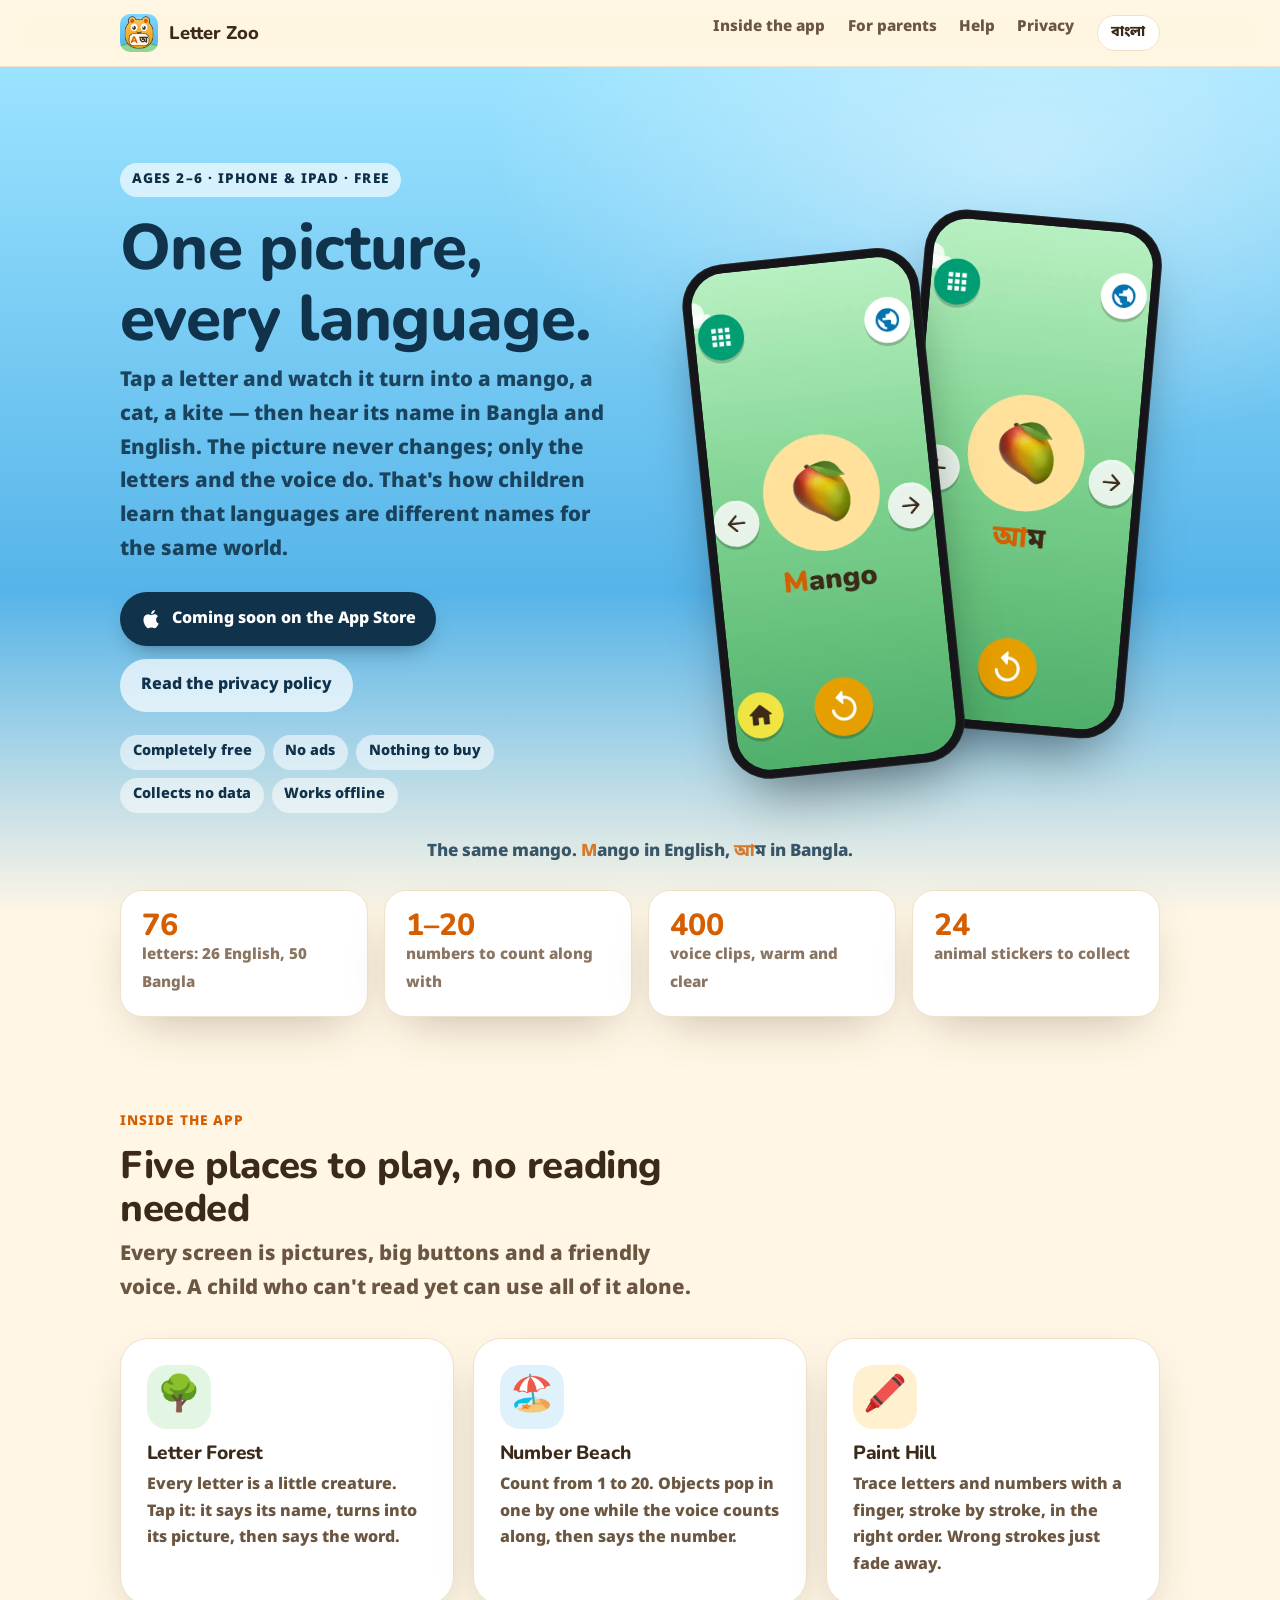
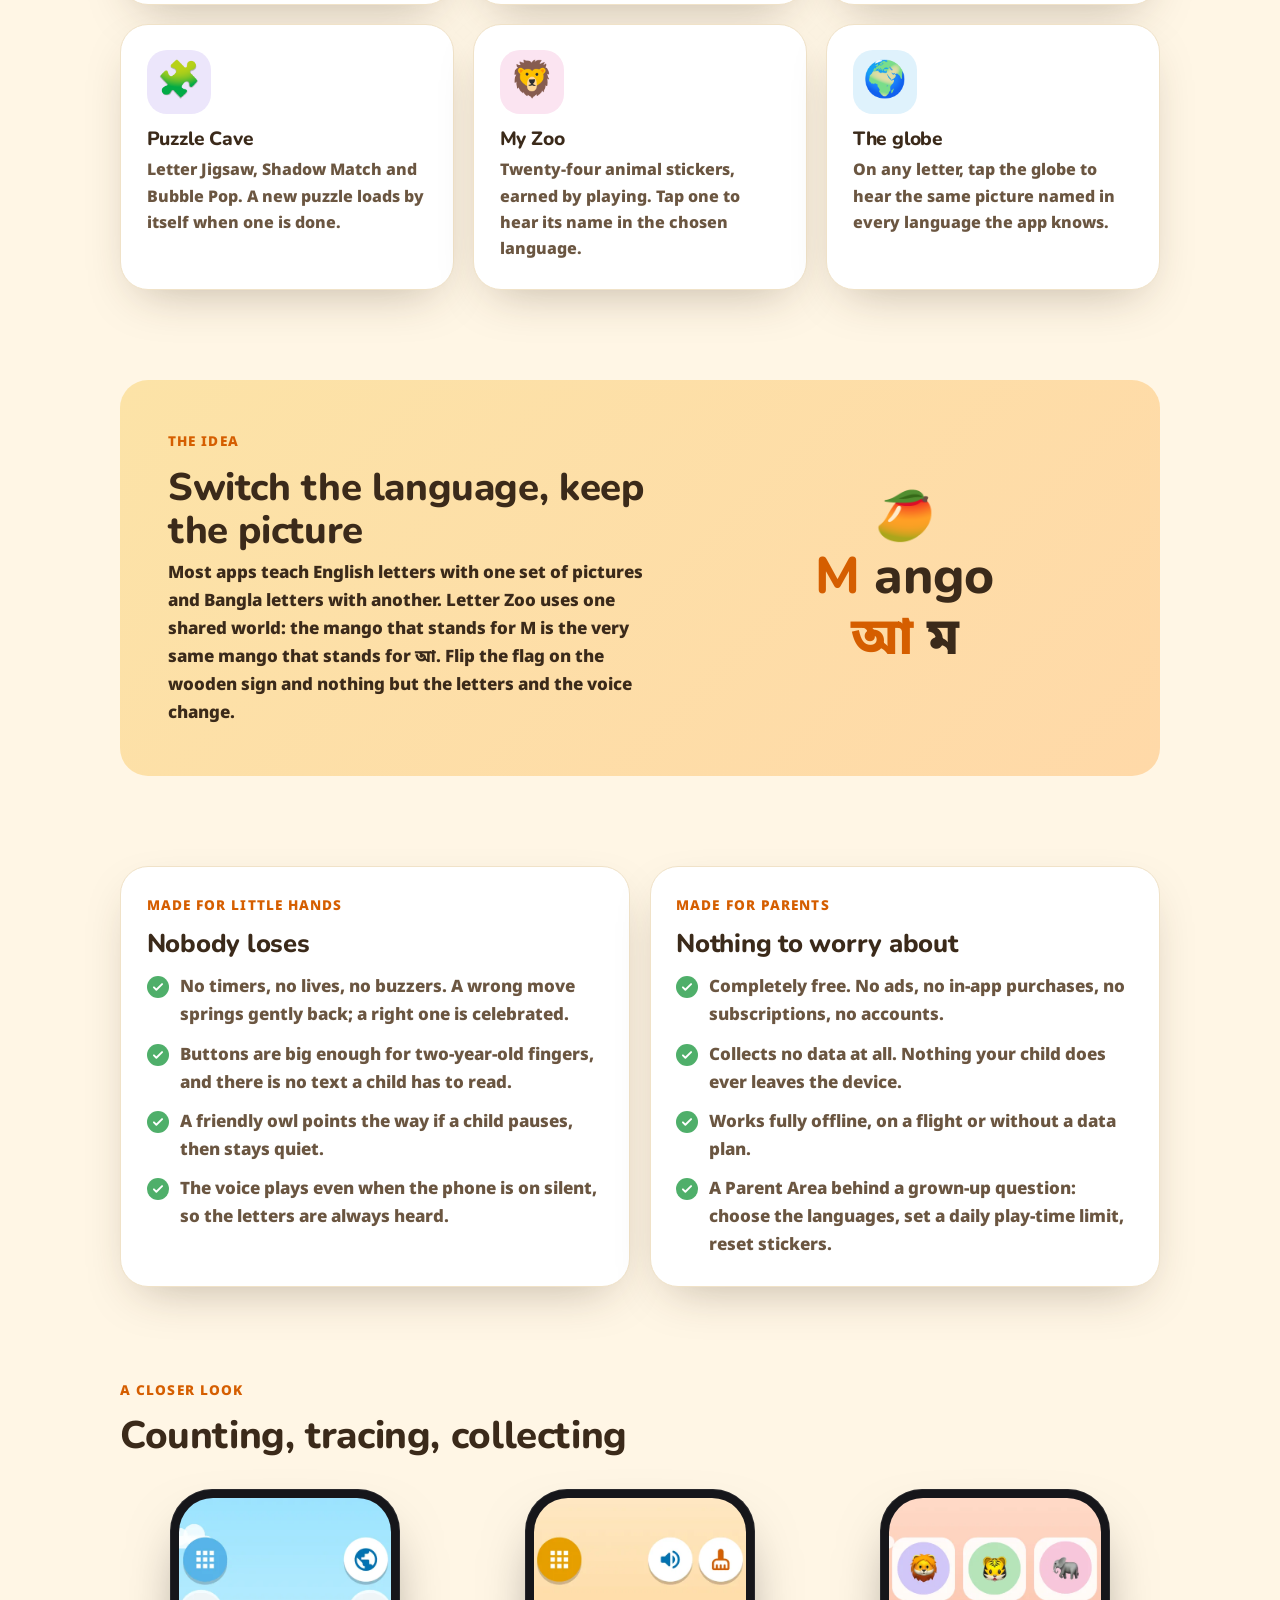
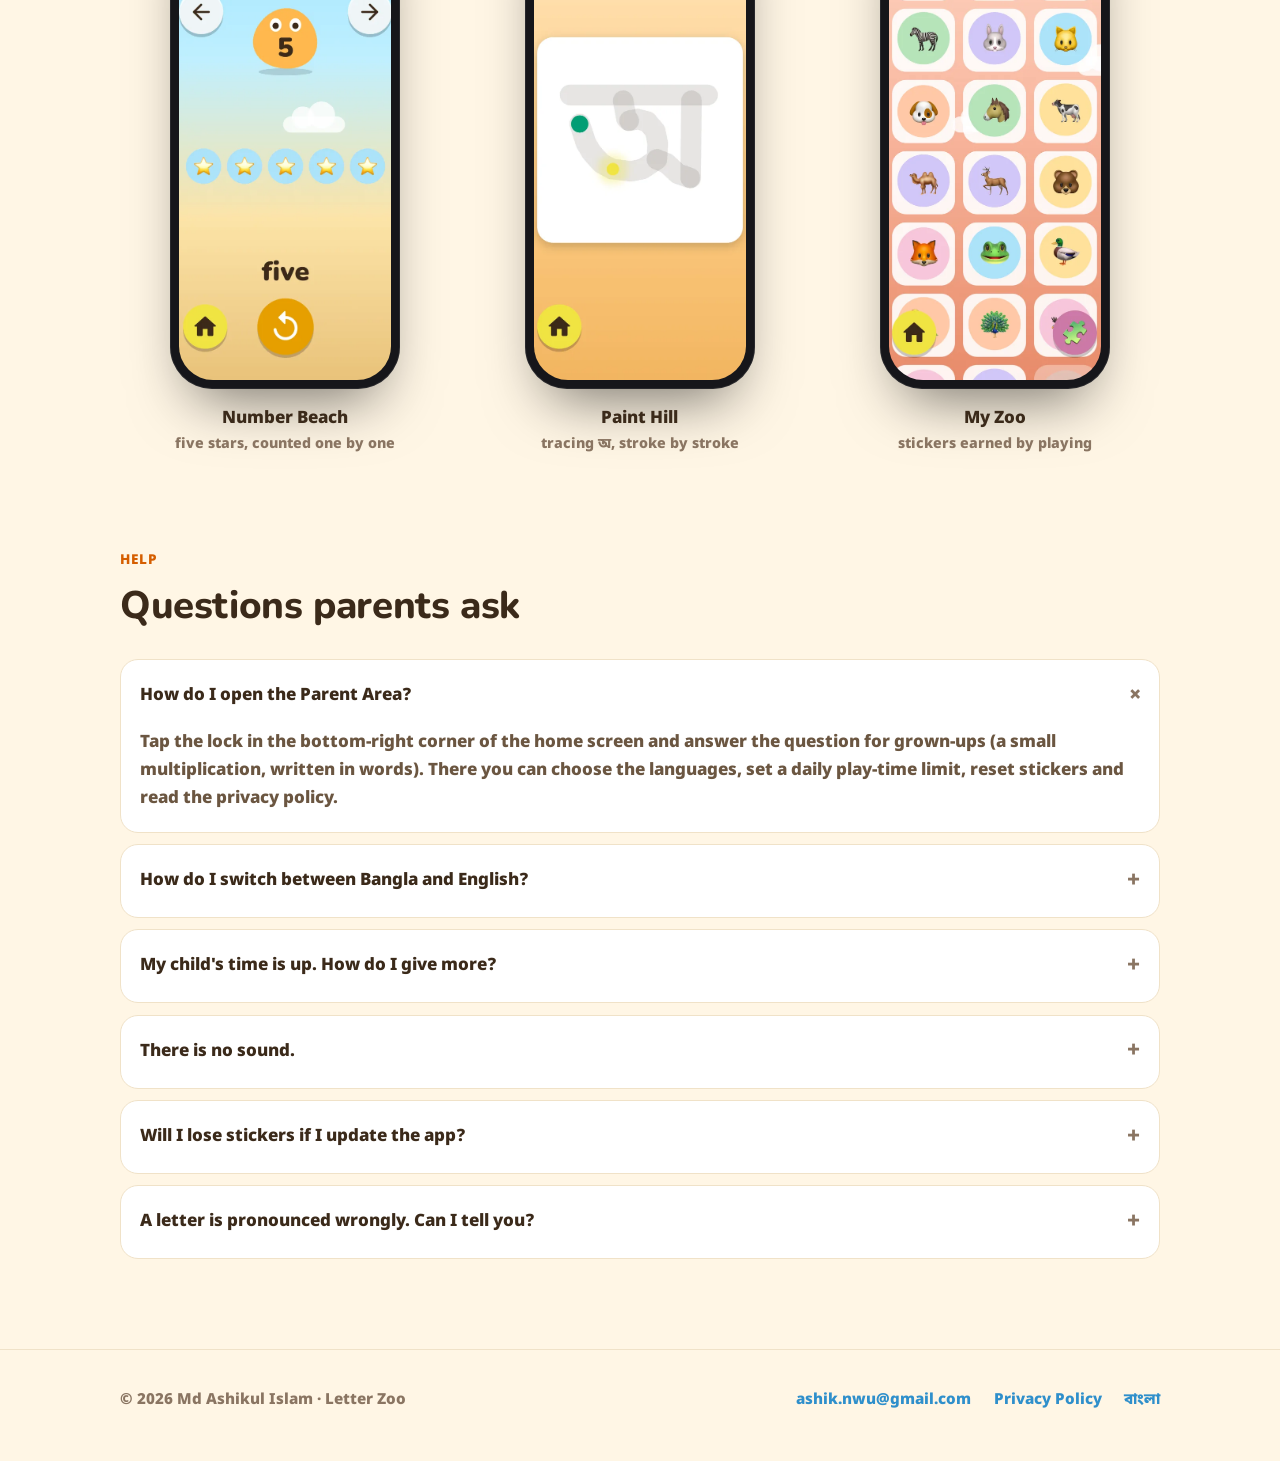
==== commit 9a1d2a16: "Site: full Bangla version with a language switch; store badge is no longer a dead link Every page no" ====
--- a/index.html
+++ b/index.html
@@ -9,6 +9,8 @@
 <meta property="og:description" content="A free, gentle first-letters app for children aged 2–6 in Bangla and English. No ads, nothing to buy, collects no data.">
 <meta property="og:image" content="icon.png">
 <meta name="theme-color" content="#56b4e9">
+<link rel="alternate" hreflang="en" href="./">
+<link rel="alternate" hreflang="bn" href="bn/">
 <link rel="icon" href="icon.png">
 <link rel="apple-touch-icon" href="apple-touch-icon.png">
 <link rel="stylesheet" href="style.css">
@@ -23,6 +25,7 @@
       <a href="#parents">For parents</a>
       <a href="#help" class="keep">Help</a>
       <a href="privacy.html" class="keep">Privacy</a>
+      <a href="bn/" class="lang keep" lang="bn" hreflang="bn" title="Read in Bangla">বাংলা</a>
     </nav>
   </div>
 </header>
@@ -34,10 +37,10 @@
       <h1 style="margin-top:1rem">One picture,<br>every language.</h1>
       <p class="lead">Tap a letter and watch it turn into a mango, a cat, a kite — then hear its name in Bangla and English. The picture never changes; only the letters and the voice do. That's how children learn that languages are different names for the same world.</p>
       <div class="cta">
-        <a class="btn btn-dark" href="#" aria-disabled="true" title="Coming soon">
+        <span class="btn btn-dark btn-soon" role="status">
           <svg viewBox="0 0 24 24" fill="currentColor" aria-hidden="true"><path d="M16.4 12.7c0-2.5 2-3.7 2.1-3.8-1.2-1.7-3-1.9-3.6-2-1.5-.2-3 .9-3.8.9-.8 0-2-.9-3.3-.9-1.7 0-3.3 1-4.2 2.5-1.8 3.1-.5 7.7 1.3 10.2.9 1.2 1.9 2.6 3.2 2.6 1.3-.1 1.8-.8 3.3-.8 1.5 0 2 .8 3.3.8 1.4 0 2.3-1.3 3.1-2.5 1-1.4 1.4-2.8 1.4-2.9-.1 0-2.8-1.1-2.8-4.1zM14 5.3c.7-.8 1.1-2 1-3.1-1 0-2.2.7-2.9 1.5-.6.7-1.2 1.9-1 3 1.1.1 2.2-.6 2.9-1.4z"/></svg>
           Coming soon on the App Store
-        </a>
+        </span>
         <a class="btn btn-ghost" href="privacy.html">Read the privacy policy</a>
       </div>
       <div class="chips" aria-label="At a glance">
@@ -166,24 +169,13 @@
   </div>
 </section>
 
-<section class="bn" lang="bn">
-  <div class="wrap">
-    <div class="card">
-      <span class="eyebrow" lang="en">বাংলায়</span>
-      <h2 style="margin-top:0.6rem">অক্ষর চিড়িয়াখানা</h2>
-      <p>২ থেকে ৬ বছরের শিশুদের জন্য বাংলা ও ইংরেজি অক্ষর, শব্দ আর সংখ্যা শেখার একটি কোমল অ্যাপ। প্রতিটি শব্দের একটিই ছবি, যা কখনো বদলায় না: ইংরেজি থেকে বাংলায় গেলে আমটা সেই আমই থাকে, বদলায় শুধু অক্ষর আর কণ্ঠ।</p>
-      <p>সম্পূর্ণ বিনামূল্যে। কোনো বিজ্ঞাপন নেই, কিছু কিনতে হয় না, অ্যাকাউন্ট লাগে না, আর কোনো তথ্য সংগ্রহ করা হয় না। ইন্টারনেট ছাড়াই চলে।</p>
-      <p>মা-বাবার অংশ খুলতে হোম স্ক্রিনের নিচে ডান কোণে তালায় ছোঁয়ান এবং বড়দের প্রশ্নের উত্তর দিন। ভাষা বদলাতে ওপরের কাঠের সাইনবোর্ডের পতাকায় ছোঁয়ান। যেকোনো প্রশ্নে লিখুন: <a href="mailto:ashik.nwu@gmail.com">ashik.nwu@gmail.com</a></p>
-    </div>
-  </div>
-</section>
-
 <footer>
   <div class="wrap">
     <div>© 2026 Md Ashikul Islam · Letter Zoo</div>
     <nav>
       <a href="mailto:ashik.nwu@gmail.com">ashik.nwu@gmail.com</a>
       <a href="privacy.html">Privacy Policy</a>
+      <a href="bn/" lang="bn" hreflang="bn">বাংলা</a>
     </nav>
   </div>
 </footer>
--- a/style.css
+++ b/style.css
@@ -4,6 +4,12 @@
 @font-face {
   font-family: "Nunito";
   src: url("fonts/Nunito-800.ttf") format("truetype");
+  font-weight: 800;
+  font-display: swap;
+}
+@font-face {
+  font-family: "Noto Sans Bengali";
+  src: url("fonts/NotoSansBengali-800.ttf") format("truetype");
   font-weight: 800;
   font-display: swap;
 }
@@ -63,8 +69,8 @@
 a { color: var(--sea-deep); text-decoration: none; }
 a:hover { text-decoration: underline; }
 h1, h2, h3, .display {
-  font-family: "Nunito", -apple-system, BlinkMacSystemFont, "Segoe UI",
-    "Noto Sans Bengali", sans-serif;
+  font-family: "Nunito", "Noto Sans Bengali", -apple-system, BlinkMacSystemFont,
+    "Segoe UI", sans-serif;
   font-weight: 800;
   letter-spacing: -0.01em;
   line-height: 1.12;
@@ -94,12 +100,18 @@
   border-bottom: 1px solid var(--line);
 }
 .nav .wrap { display: flex; align-items: center; gap: 1rem; height: 66px; }
-.brand { display: flex; align-items: center; gap: 0.7rem; color: var(--ink); font-family: "Nunito", sans-serif; font-weight: 800; font-size: 1.15rem; }
+.brand { display: flex; align-items: center; gap: 0.7rem; color: var(--ink); font-family: "Nunito", "Noto Sans Bengali", sans-serif; font-weight: 800; font-size: 1.15rem; }
 .brand img { width: 38px; height: 38px; border-radius: 10px; }
 .brand:hover { text-decoration: none; }
 .nav-links { margin-left: auto; display: flex; gap: 1.4rem; font-weight: 600; font-size: 0.95rem; }
 .nav-links a { color: var(--ink-soft); }
 .nav-links a:hover { color: var(--ink); text-decoration: none; }
+/* Language switch: a pill, always visible. */
+.nav-links .lang {
+  color: var(--ink); background: var(--card); border: 1px solid var(--line);
+  border-radius: 999px; padding: 0.3rem 0.85rem; font-size: 0.9rem;
+}
+.nav-links .lang:hover { border-color: var(--orange); }
 @media (max-width: 640px) { .nav-links a:not(.keep) { display: none; } }
 
 /* Hero */
@@ -128,6 +140,9 @@
   transition: transform 0.15s ease, box-shadow 0.15s ease;
 }
 .btn:hover { text-decoration: none; transform: translateY(-1px); }
+/* Not a link yet: the store page does not exist until the app is live. */
+.btn-soon { cursor: default; }
+.btn-soon:hover { transform: none; }
 .btn-dark { background: #10324a; color: #fff; box-shadow: 0 10px 24px -12px rgba(0,0,0,0.5); }
 .btn-ghost { background: rgba(255,255,255,0.7); color: #10324a; }
 @media (prefers-color-scheme: dark) { .btn-ghost { background: rgba(255,255,255,0.14); color: #eaf6ff; } }
@@ -159,7 +174,7 @@
 .stats { margin-top: -1.5rem; position: relative; z-index: 2; }
 .stats .wrap { display: grid; grid-template-columns: repeat(4, 1fr); gap: 1rem; }
 .stat { background: var(--card); border-radius: 22px; padding: 1.2rem 1.3rem; box-shadow: var(--shadow); border: 1px solid var(--line); }
-.stat strong { display: block; font-family: "Nunito", sans-serif; font-weight: 800; font-size: 1.9rem; line-height: 1; color: var(--vermillion); }
+.stat strong { display: block; font-family: "Nunito", "Noto Sans Bengali", sans-serif; font-weight: 800; font-size: 1.9rem; line-height: 1; color: var(--vermillion); }
 .stat span { color: var(--muted); font-size: 0.95rem; }
 
 /* Sections */
@@ -215,11 +230,6 @@
 .faq summary::after { content: "+"; font-size: 1.4rem; color: var(--muted); transition: transform 0.2s; }
 .faq details[open] summary::after { transform: rotate(45deg); }
 .faq details p { color: var(--ink-soft); padding-bottom: 1rem; margin: 0; }
-
-/* Bangla block */
-.bn { margin-top: clamp(3.5rem, 7vw, 6rem); }
-.bn .card { border-left: 6px solid var(--grass-dark); }
-.bn h2 { font-size: 1.6rem; }
 
 /* Footer */
 footer { margin-top: clamp(3.5rem, 7vw, 6rem); border-top: 1px solid var(--line); padding: 2.4rem 0 3rem; color: var(--muted); font-size: 0.95rem; }
@@ -264,3 +274,8 @@
   .stats .wrap { gap: 0.7rem; }
   .stat { padding: 1rem; }
 }
+
+/* Bangla pages */
+html[lang="bn"] body { font-size: 17.5px; line-height: 1.75; }
+html[lang="bn"] h1 { line-height: 1.25; }
+html[lang="bn"] h2, html[lang="bn"] h3 { line-height: 1.3; }
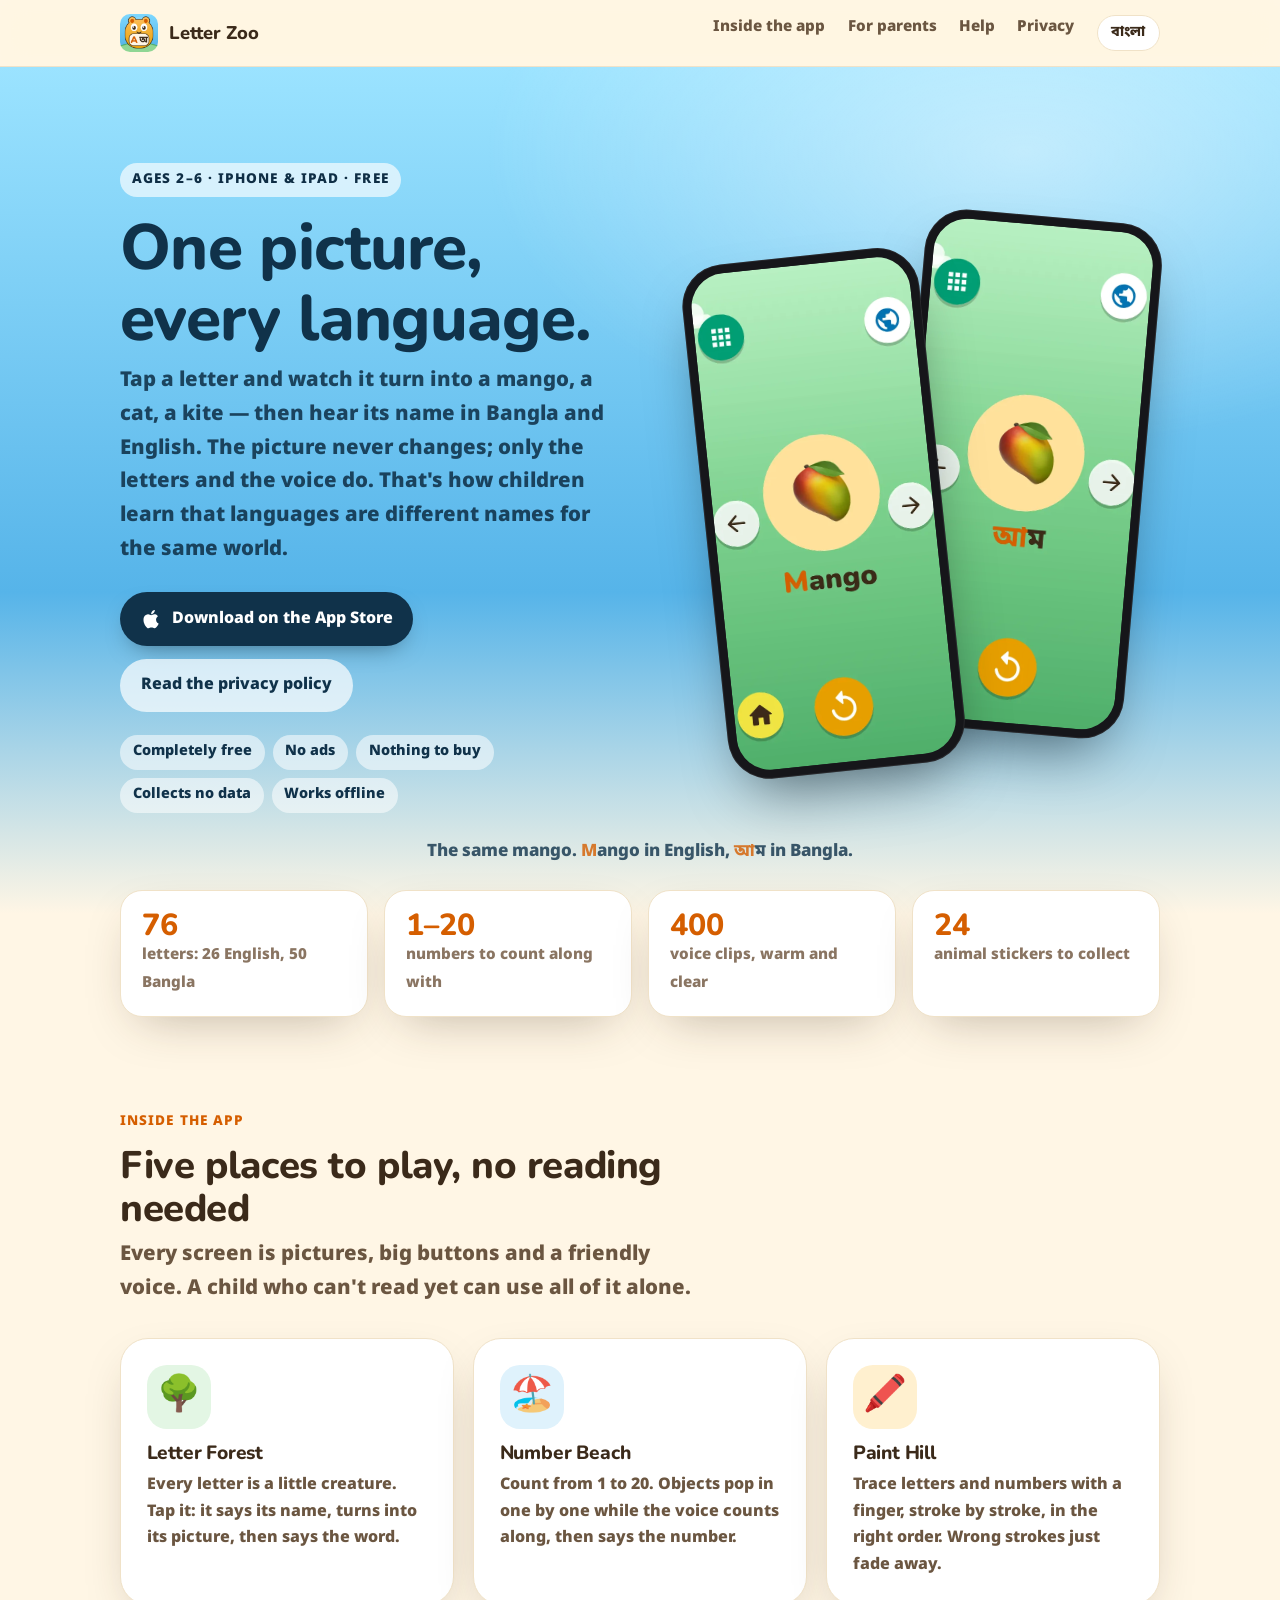
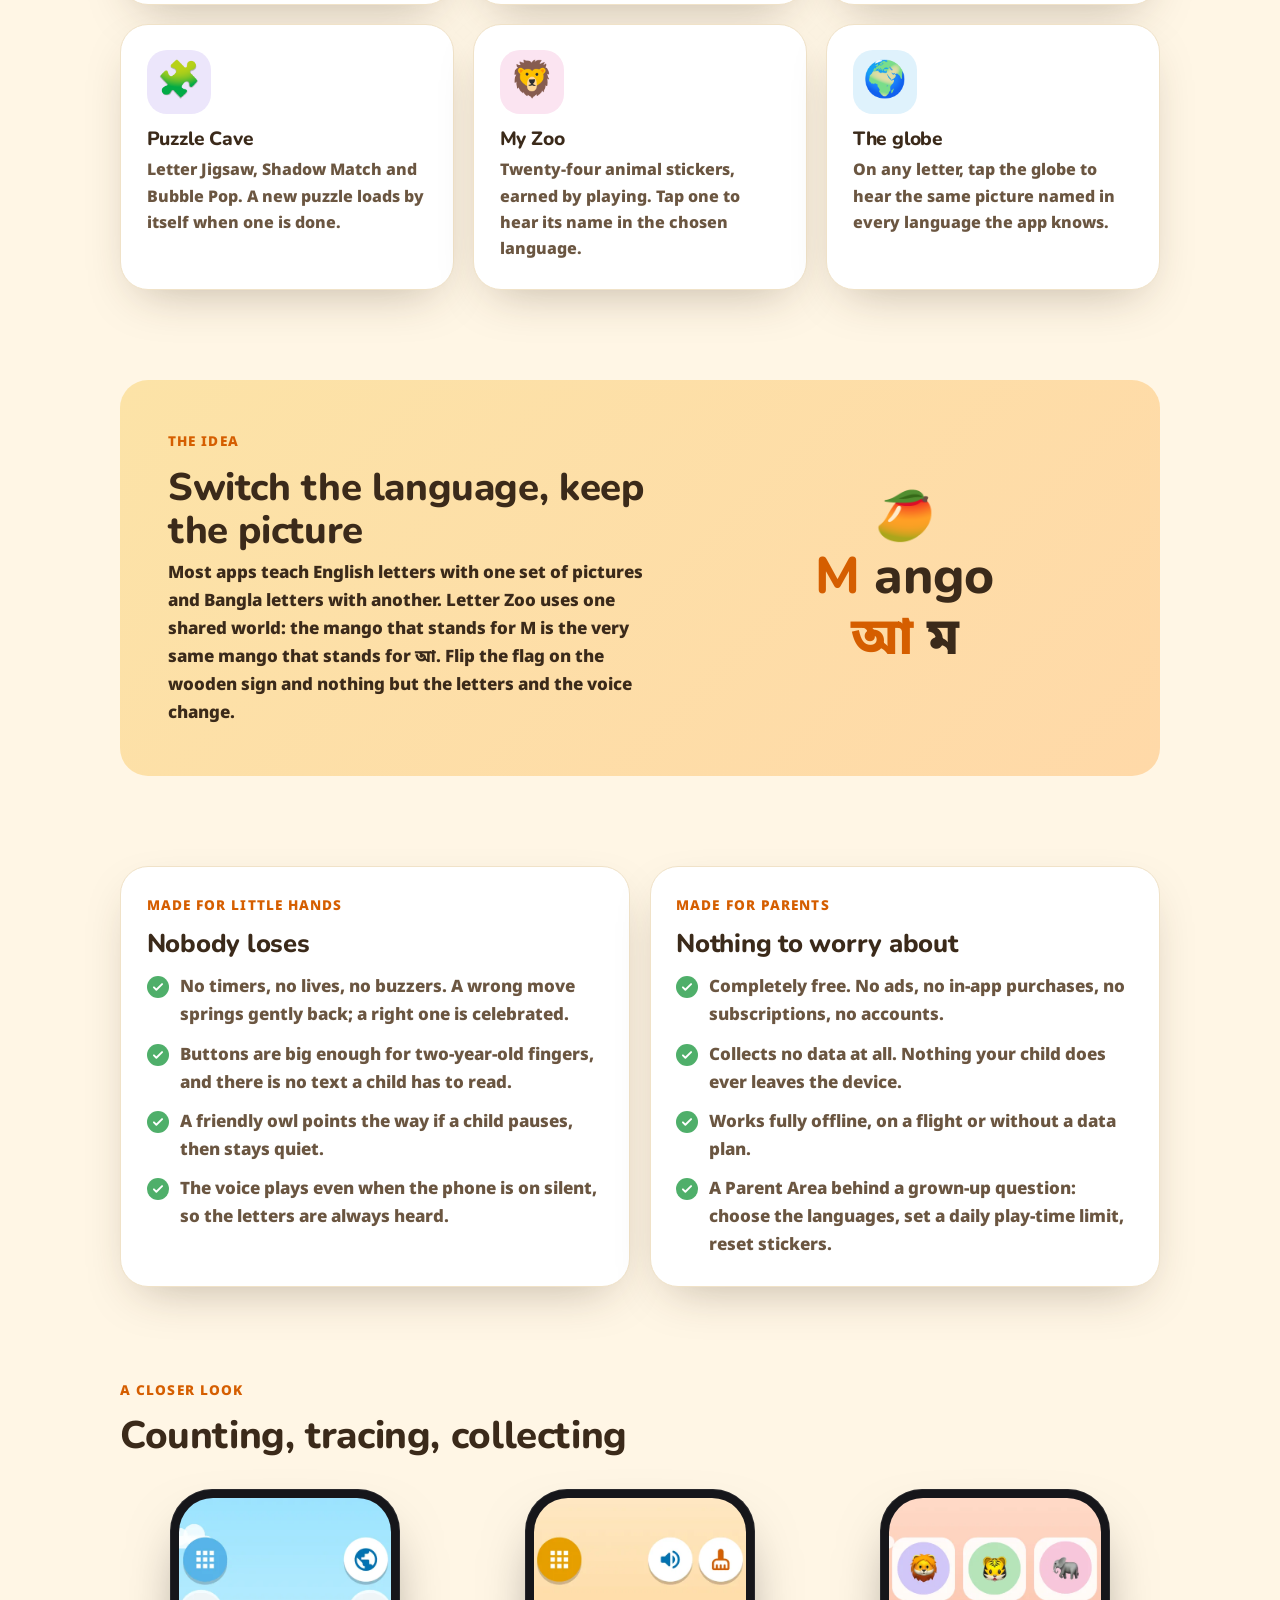
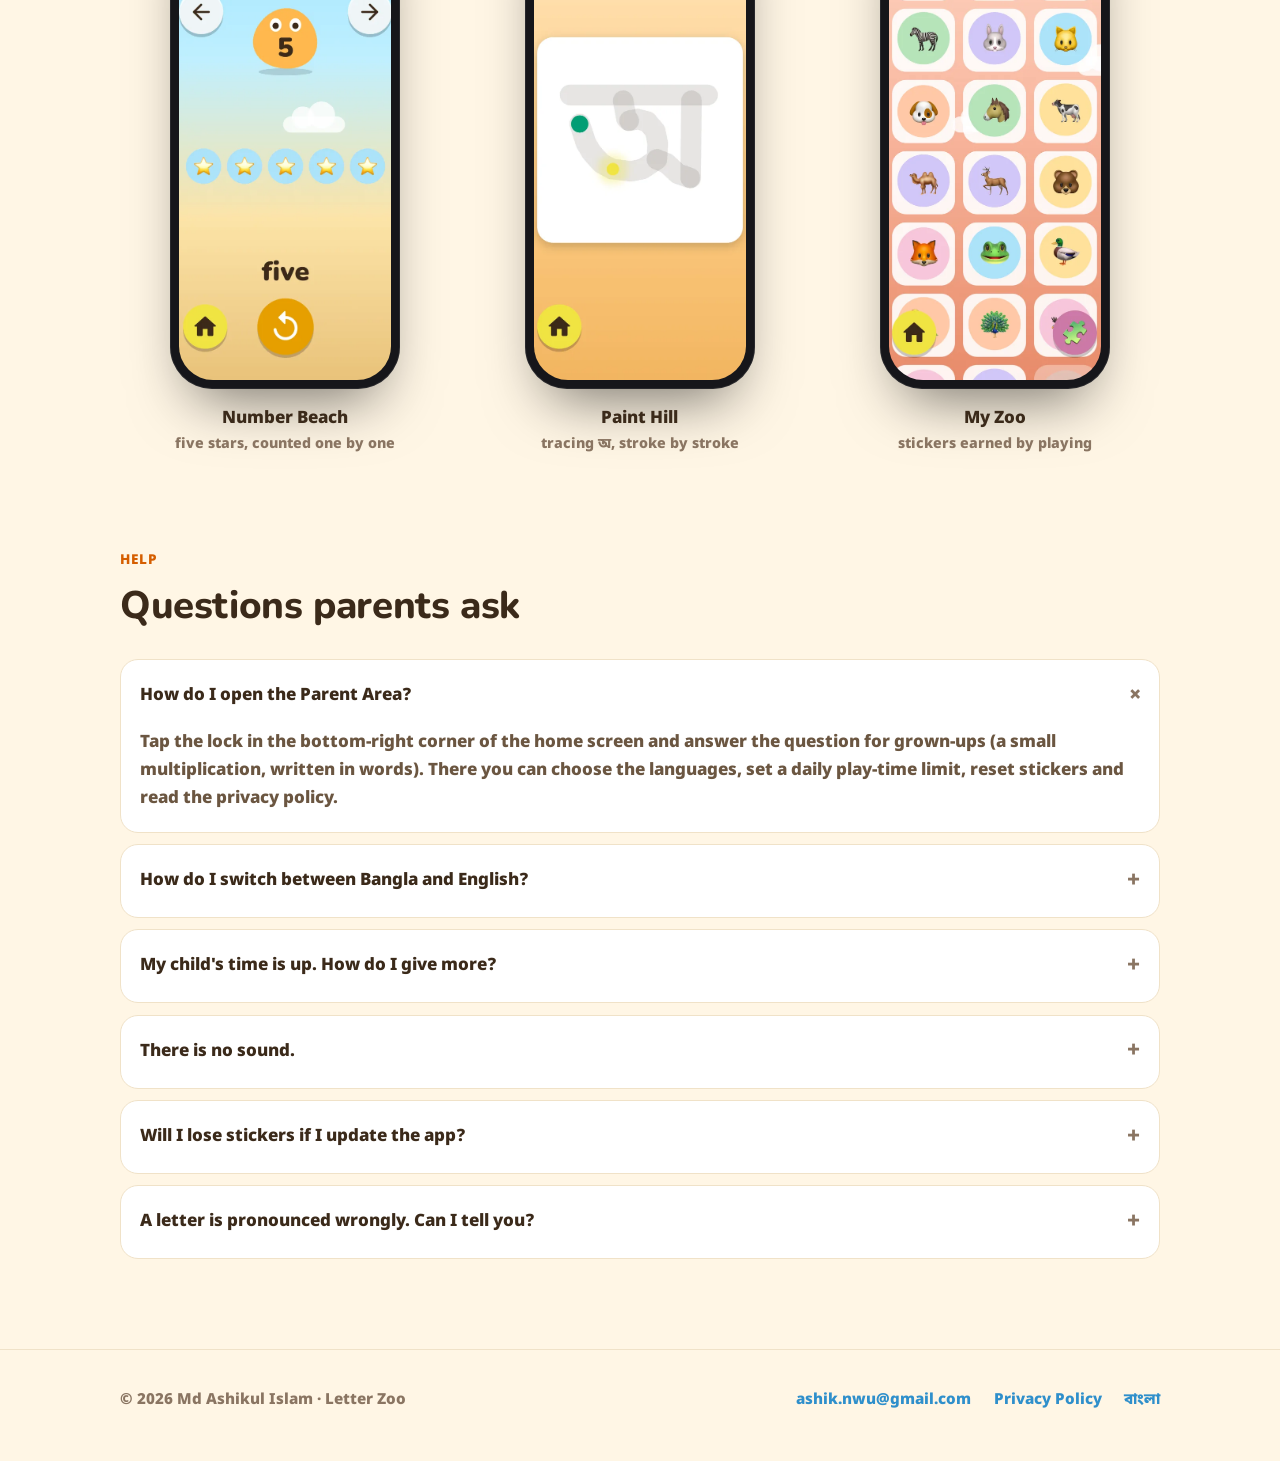
==== commit b38c0413: "Site: the App Store badge links to the live listing Letter Zoo 1.0.0 is on the App Store (id68146965" ====
--- a/index.html
+++ b/index.html
@@ -9,8 +9,8 @@
 <meta property="og:description" content="A free, gentle first-letters app for children aged 2–6 in Bangla and English. No ads, nothing to buy, collects no data.">
 <meta property="og:image" content="icon.png">
 <meta name="theme-color" content="#56b4e9">
-<link rel="alternate" hreflang="en" href="./">
-<link rel="alternate" hreflang="bn" href="bn/">
+<link rel="alternate" hreflang="en" href="index.html">
+<link rel="alternate" hreflang="bn" href="bn/index.html">
 <link rel="icon" href="icon.png">
 <link rel="apple-touch-icon" href="apple-touch-icon.png">
 <link rel="stylesheet" href="style.css">
@@ -19,13 +19,13 @@
 
 <header class="nav">
   <div class="wrap">
-    <a class="brand" href="./"><img src="icon.png" alt="" width="38" height="38">Letter Zoo</a>
+    <a class="brand" href="index.html"><img src="icon.png" alt="" width="38" height="38">Letter Zoo</a>
     <nav class="nav-links">
       <a href="#features">Inside the app</a>
       <a href="#parents">For parents</a>
       <a href="#help" class="keep">Help</a>
       <a href="privacy.html" class="keep">Privacy</a>
-      <a href="bn/" class="lang keep" lang="bn" hreflang="bn" title="Read in Bangla">বাংলা</a>
+      <a href="bn/index.html" class="lang keep" lang="bn" hreflang="bn" title="Read in Bangla">বাংলা</a>
     </nav>
   </div>
 </header>
@@ -37,10 +37,10 @@
       <h1 style="margin-top:1rem">One picture,<br>every language.</h1>
       <p class="lead">Tap a letter and watch it turn into a mango, a cat, a kite — then hear its name in Bangla and English. The picture never changes; only the letters and the voice do. That's how children learn that languages are different names for the same world.</p>
       <div class="cta">
-        <span class="btn btn-dark btn-soon" role="status">
+        <a class="btn btn-dark" href="https://apps.apple.com/app/id6814696597">
           <svg viewBox="0 0 24 24" fill="currentColor" aria-hidden="true"><path d="M16.4 12.7c0-2.5 2-3.7 2.1-3.8-1.2-1.7-3-1.9-3.6-2-1.5-.2-3 .9-3.8.9-.8 0-2-.9-3.3-.9-1.7 0-3.3 1-4.2 2.5-1.8 3.1-.5 7.7 1.3 10.2.9 1.2 1.9 2.6 3.2 2.6 1.3-.1 1.8-.8 3.3-.8 1.5 0 2 .8 3.3.8 1.4 0 2.3-1.3 3.1-2.5 1-1.4 1.4-2.8 1.4-2.9-.1 0-2.8-1.1-2.8-4.1zM14 5.3c.7-.8 1.1-2 1-3.1-1 0-2.2.7-2.9 1.5-.6.7-1.2 1.9-1 3 1.1.1 2.2-.6 2.9-1.4z"/></svg>
-          Coming soon on the App Store
-        </span>
+          Download on the App Store
+        </a>
         <a class="btn btn-ghost" href="privacy.html">Read the privacy policy</a>
       </div>
       <div class="chips" aria-label="At a glance">
@@ -175,7 +175,7 @@
     <nav>
       <a href="mailto:ashik.nwu@gmail.com">ashik.nwu@gmail.com</a>
       <a href="privacy.html">Privacy Policy</a>
-      <a href="bn/" lang="bn" hreflang="bn">বাংলা</a>
+      <a href="bn/index.html" lang="bn" hreflang="bn">বাংলা</a>
     </nav>
   </div>
 </footer>
--- a/style.css
+++ b/style.css
@@ -141,8 +141,6 @@
 }
 .btn:hover { text-decoration: none; transform: translateY(-1px); }
 /* Not a link yet: the store page does not exist until the app is live. */
-.btn-soon { cursor: default; }
-.btn-soon:hover { transform: none; }
 .btn-dark { background: #10324a; color: #fff; box-shadow: 0 10px 24px -12px rgba(0,0,0,0.5); }
 .btn-ghost { background: rgba(255,255,255,0.7); color: #10324a; }
 @media (prefers-color-scheme: dark) { .btn-ghost { background: rgba(255,255,255,0.14); color: #eaf6ff; } }
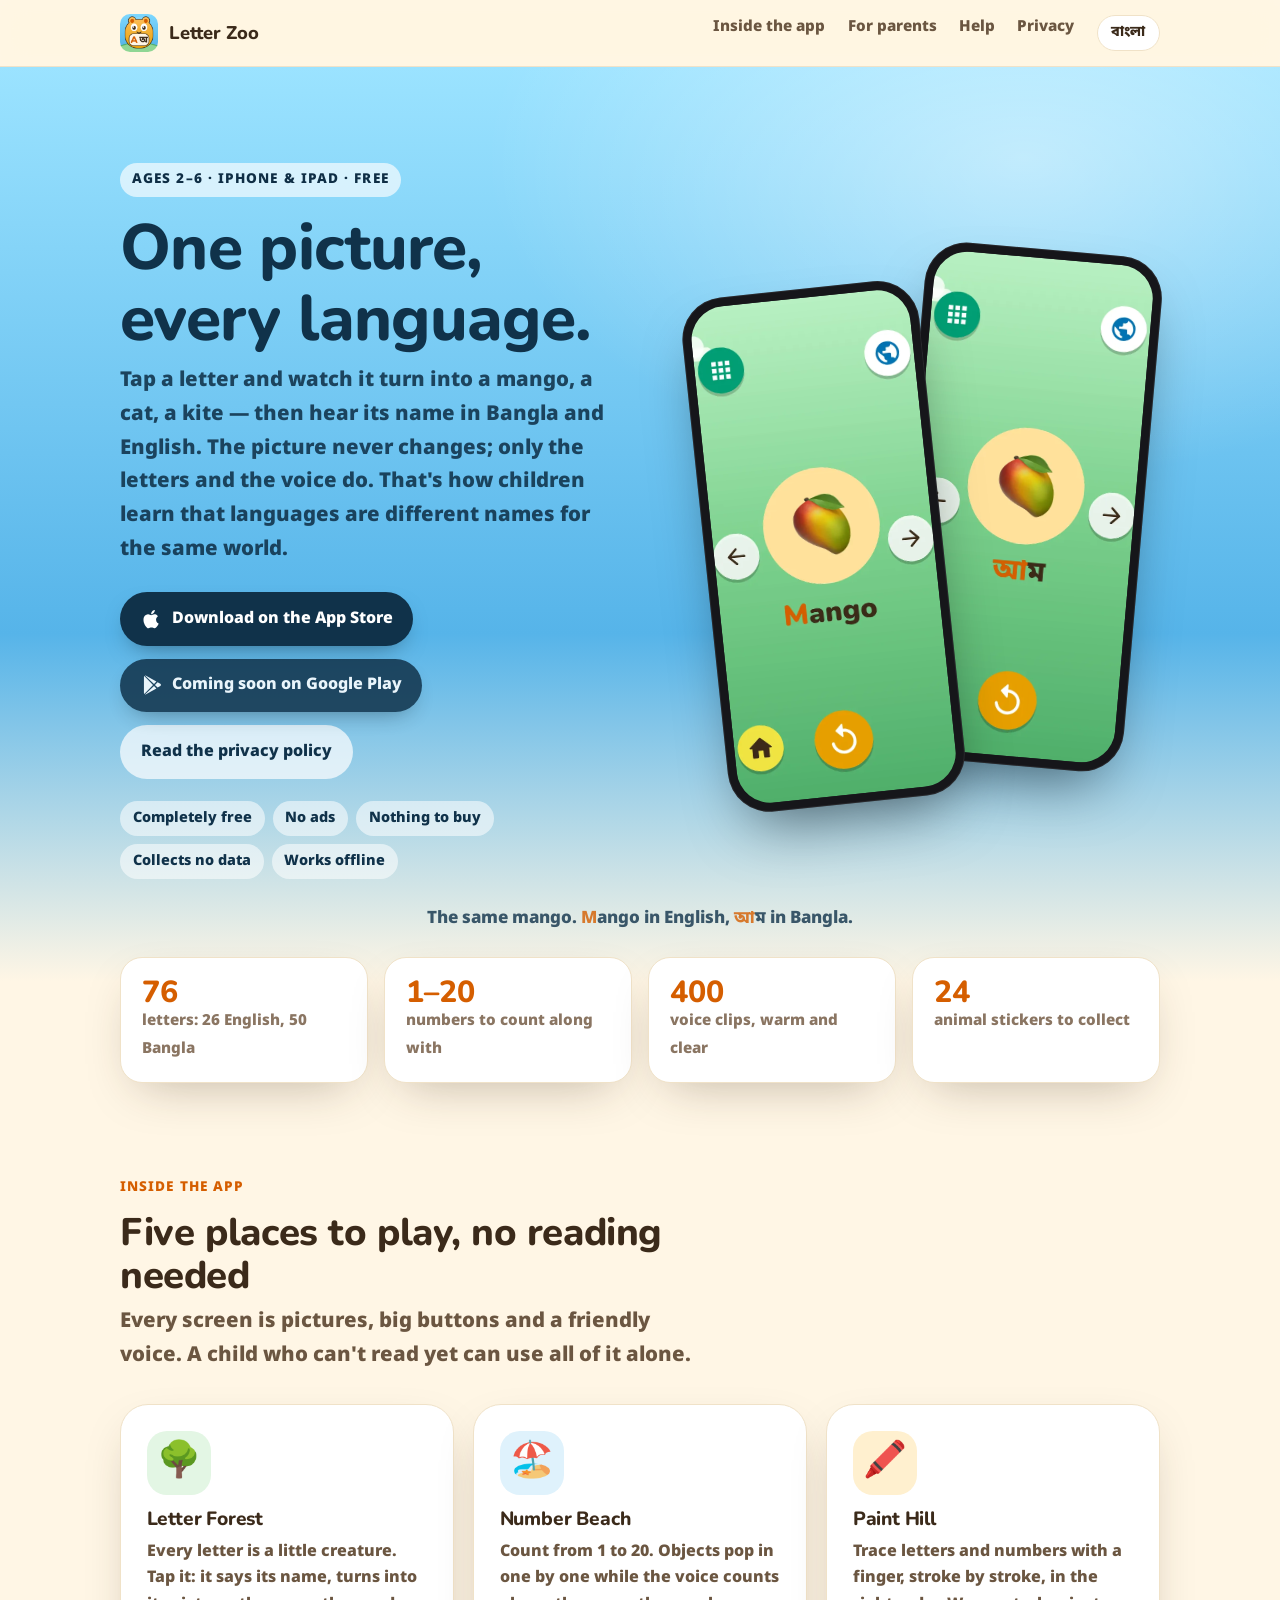
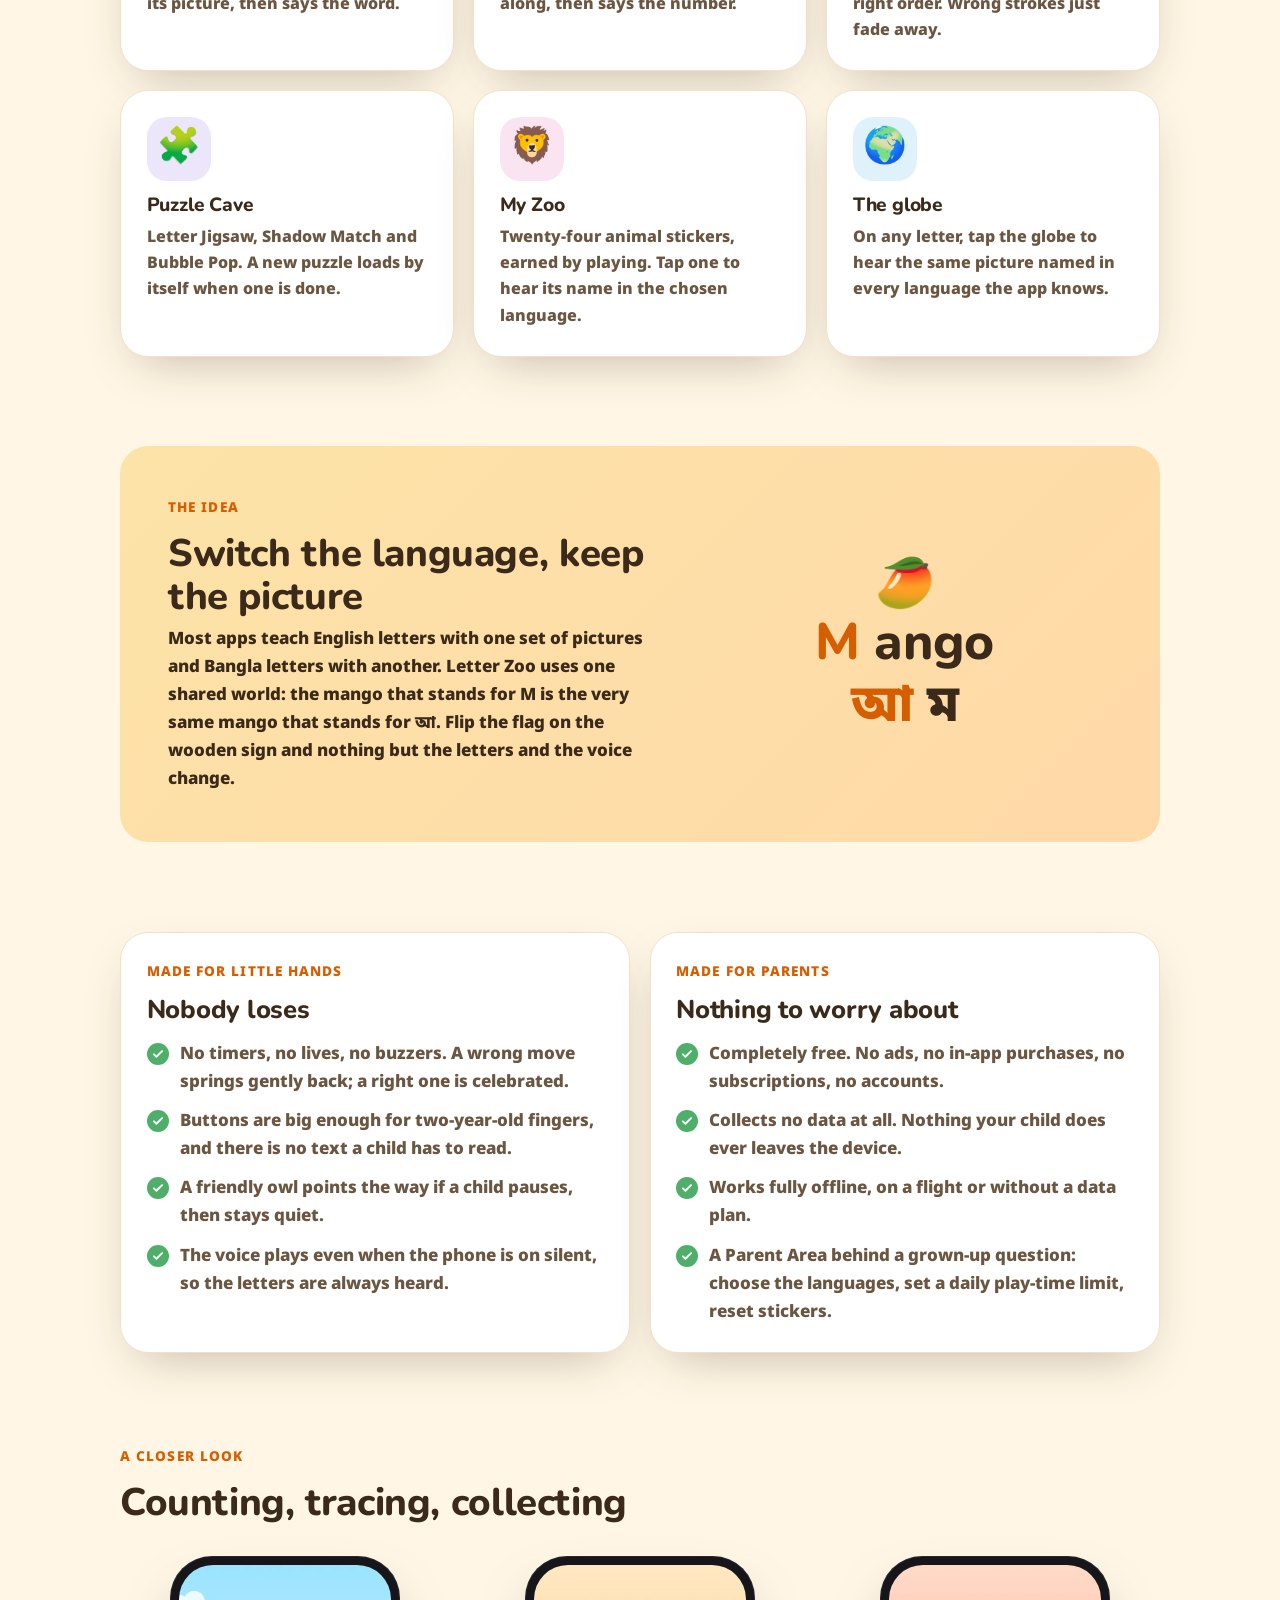
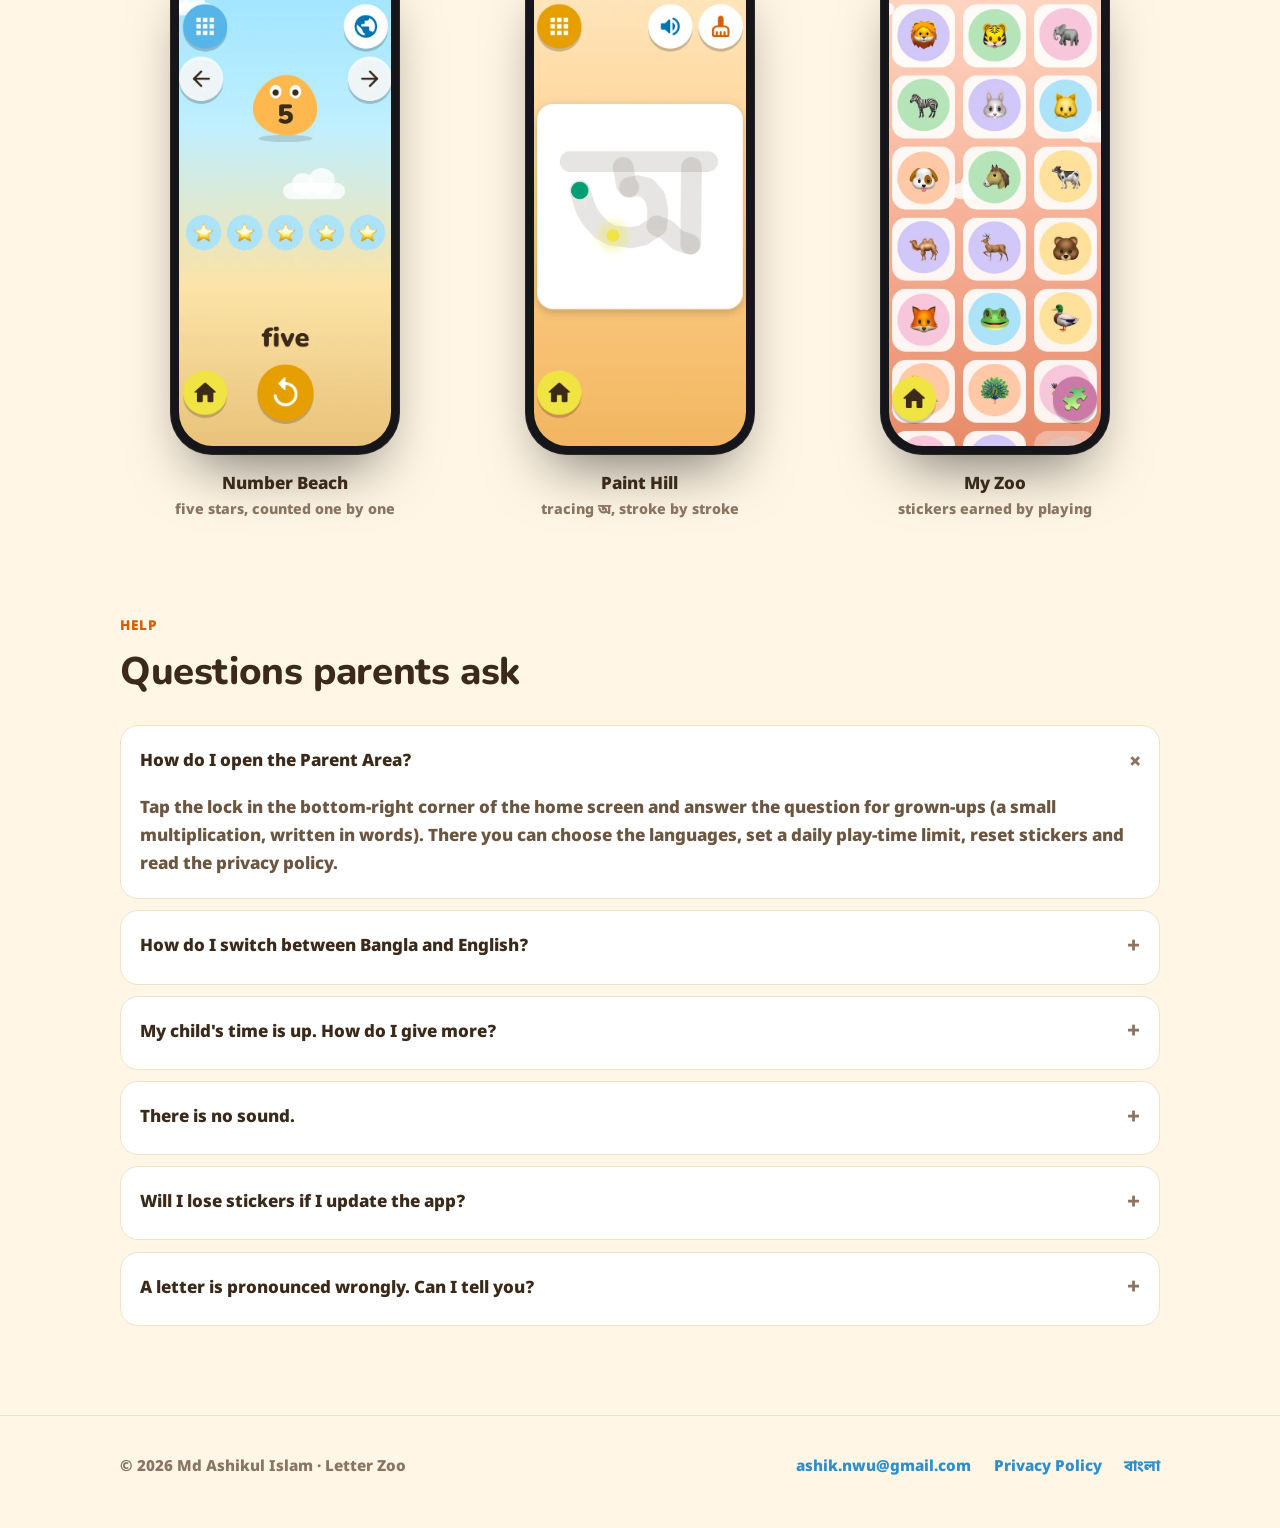
==== commit 5d99a8d8: "Site: Coming soon on Google Play badge (EN + BN)" ====
--- a/index.html
+++ b/index.html
@@ -41,6 +41,10 @@
           <svg viewBox="0 0 24 24" fill="currentColor" aria-hidden="true"><path d="M16.4 12.7c0-2.5 2-3.7 2.1-3.8-1.2-1.7-3-1.9-3.6-2-1.5-.2-3 .9-3.8.9-.8 0-2-.9-3.3-.9-1.7 0-3.3 1-4.2 2.5-1.8 3.1-.5 7.7 1.3 10.2.9 1.2 1.9 2.6 3.2 2.6 1.3-.1 1.8-.8 3.3-.8 1.5 0 2 .8 3.3.8 1.4 0 2.3-1.3 3.1-2.5 1-1.4 1.4-2.8 1.4-2.9-.1 0-2.8-1.1-2.8-4.1zM14 5.3c.7-.8 1.1-2 1-3.1-1 0-2.2.7-2.9 1.5-.6.7-1.2 1.9-1 3 1.1.1 2.2-.6 2.9-1.4z"/></svg>
           Download on the App Store
         </a>
+        <span class="btn btn-dark btn-soon" role="status">
+          <svg viewBox="0 0 24 24" fill="currentColor" aria-hidden="true"><path d="M3.6 2.3c-.3.3-.4.7-.4 1.2v17c0 .5.1.9.4 1.2l9.5-9.7-9.5-9.7zm10.6 10.8 2.6 2.7-11.3 6.4c-.4.2-.8.3-1.2.2l9.9-9.3zm0-2.2L4.3 1.6c.4-.1.8 0 1.2.2l11.3 6.4-2.6 2.7zm3.9-1.9 3 1.7c.9.5.9 1.8 0 2.3l-3 1.7-2.9-2.8 2.9-2.9z"/></svg>
+          Coming soon on Google Play
+        </span>
         <a class="btn btn-ghost" href="privacy.html">Read the privacy policy</a>
       </div>
       <div class="chips" aria-label="At a glance">
--- a/style.css
+++ b/style.css
@@ -141,6 +141,8 @@
 }
 .btn:hover { text-decoration: none; transform: translateY(-1px); }
 /* Not a link yet: the store page does not exist until the app is live. */
+.btn-soon { cursor: default; opacity: 0.85; }
+.btn-soon:hover { transform: none; }
 .btn-dark { background: #10324a; color: #fff; box-shadow: 0 10px 24px -12px rgba(0,0,0,0.5); }
 .btn-ghost { background: rgba(255,255,255,0.7); color: #10324a; }
 @media (prefers-color-scheme: dark) { .btn-ghost { background: rgba(255,255,255,0.14); color: #eaf6ff; } }
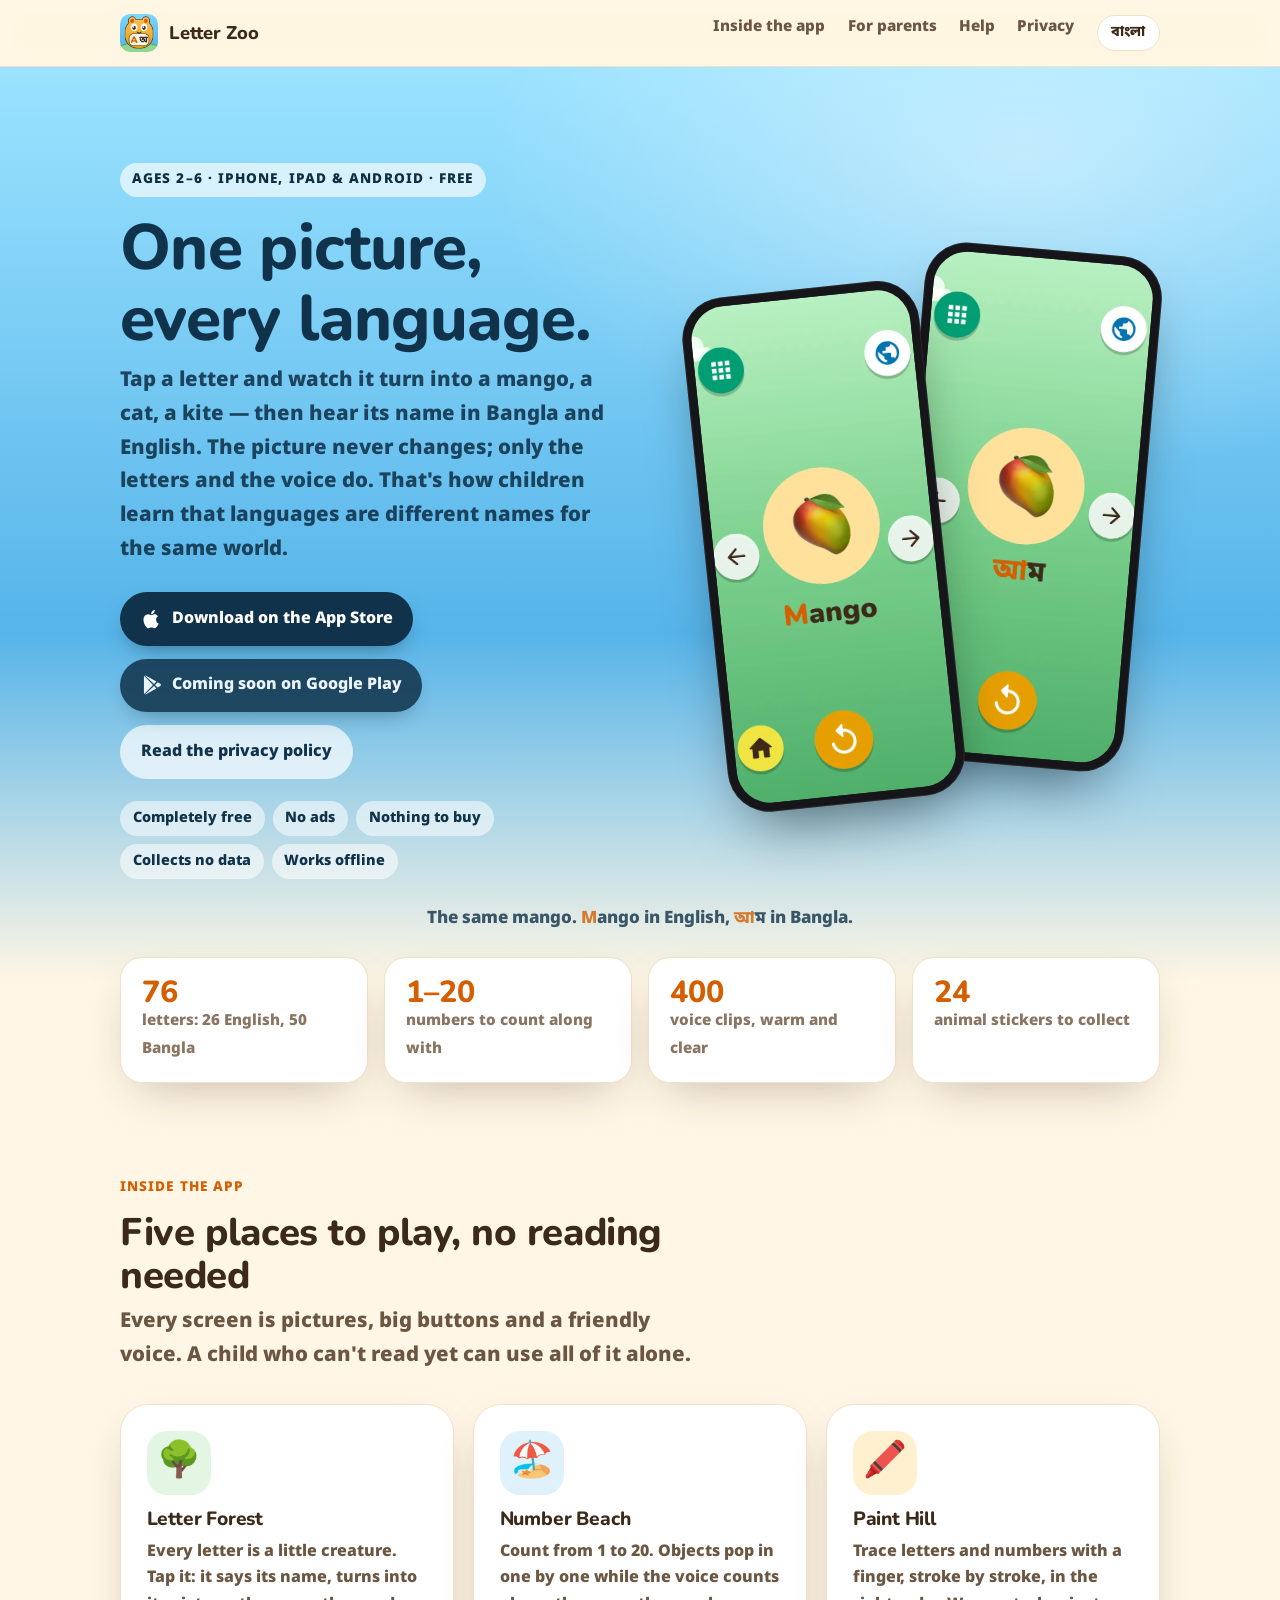
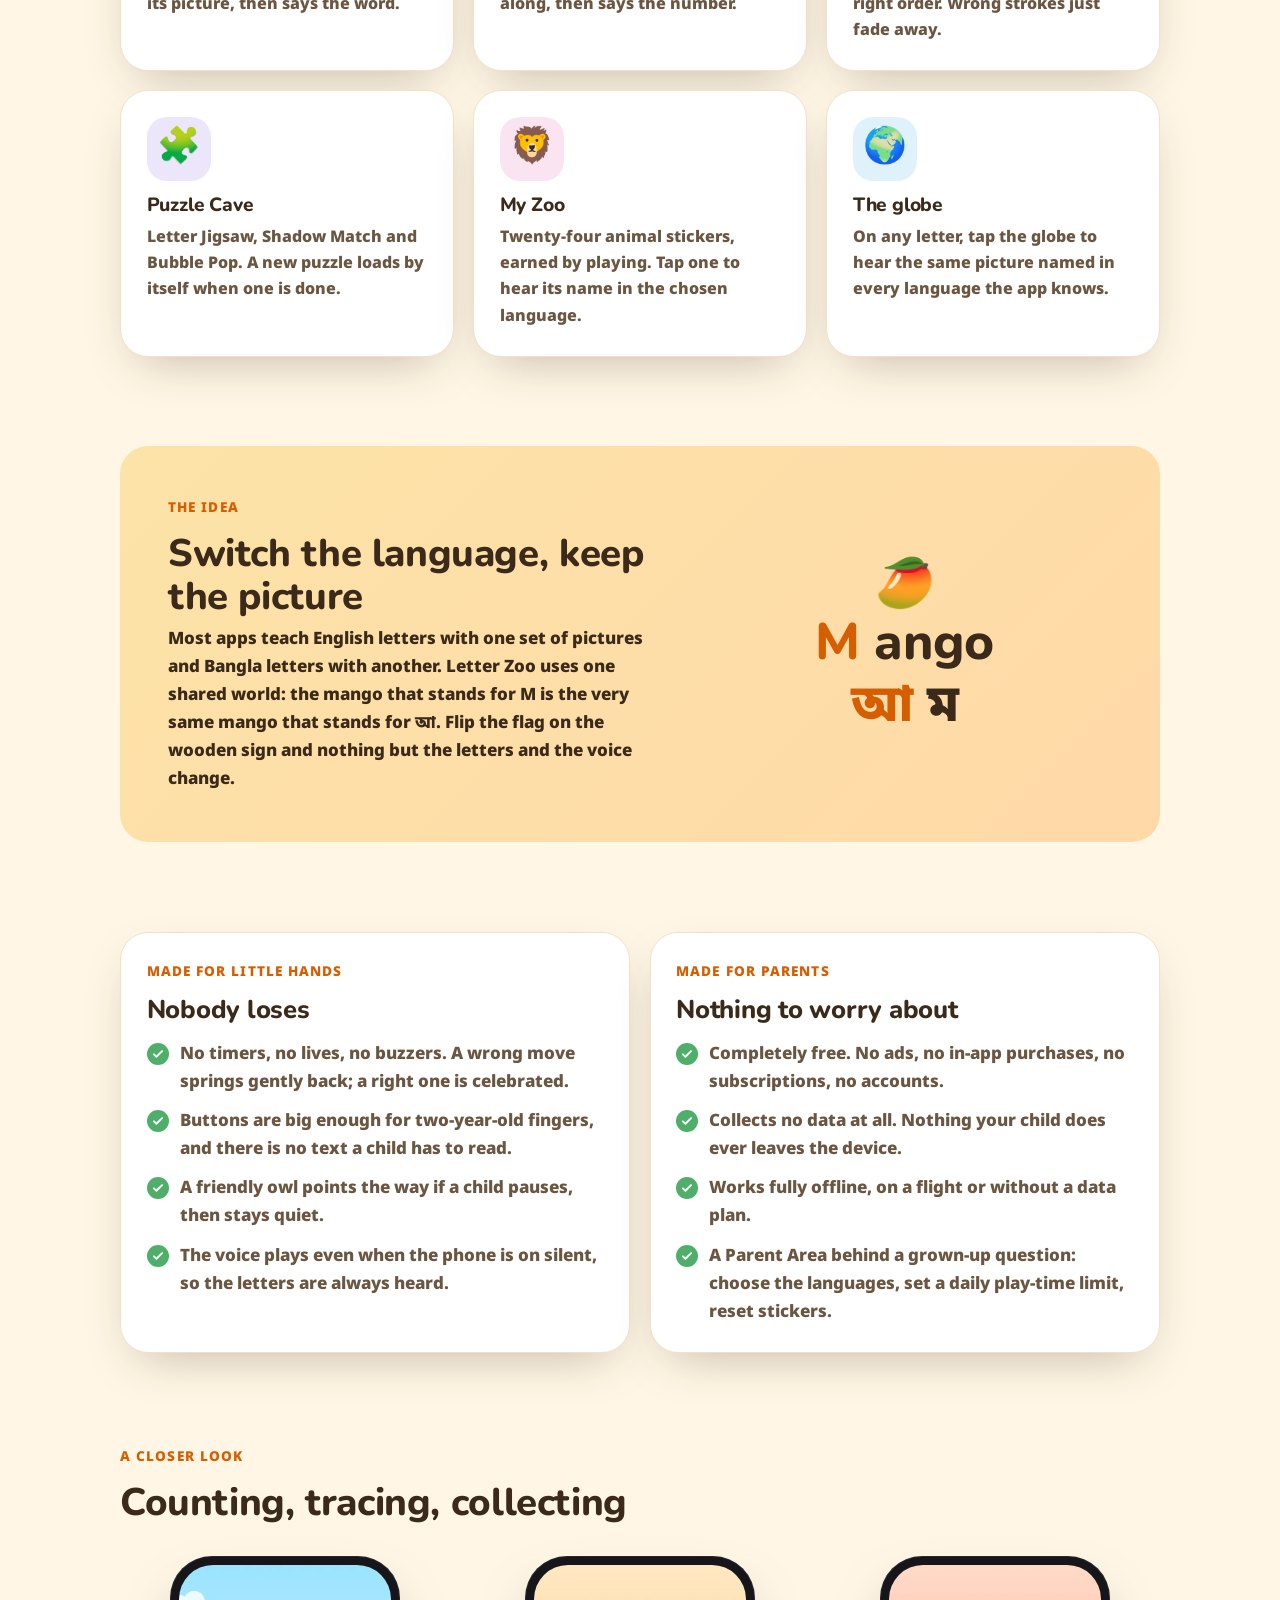
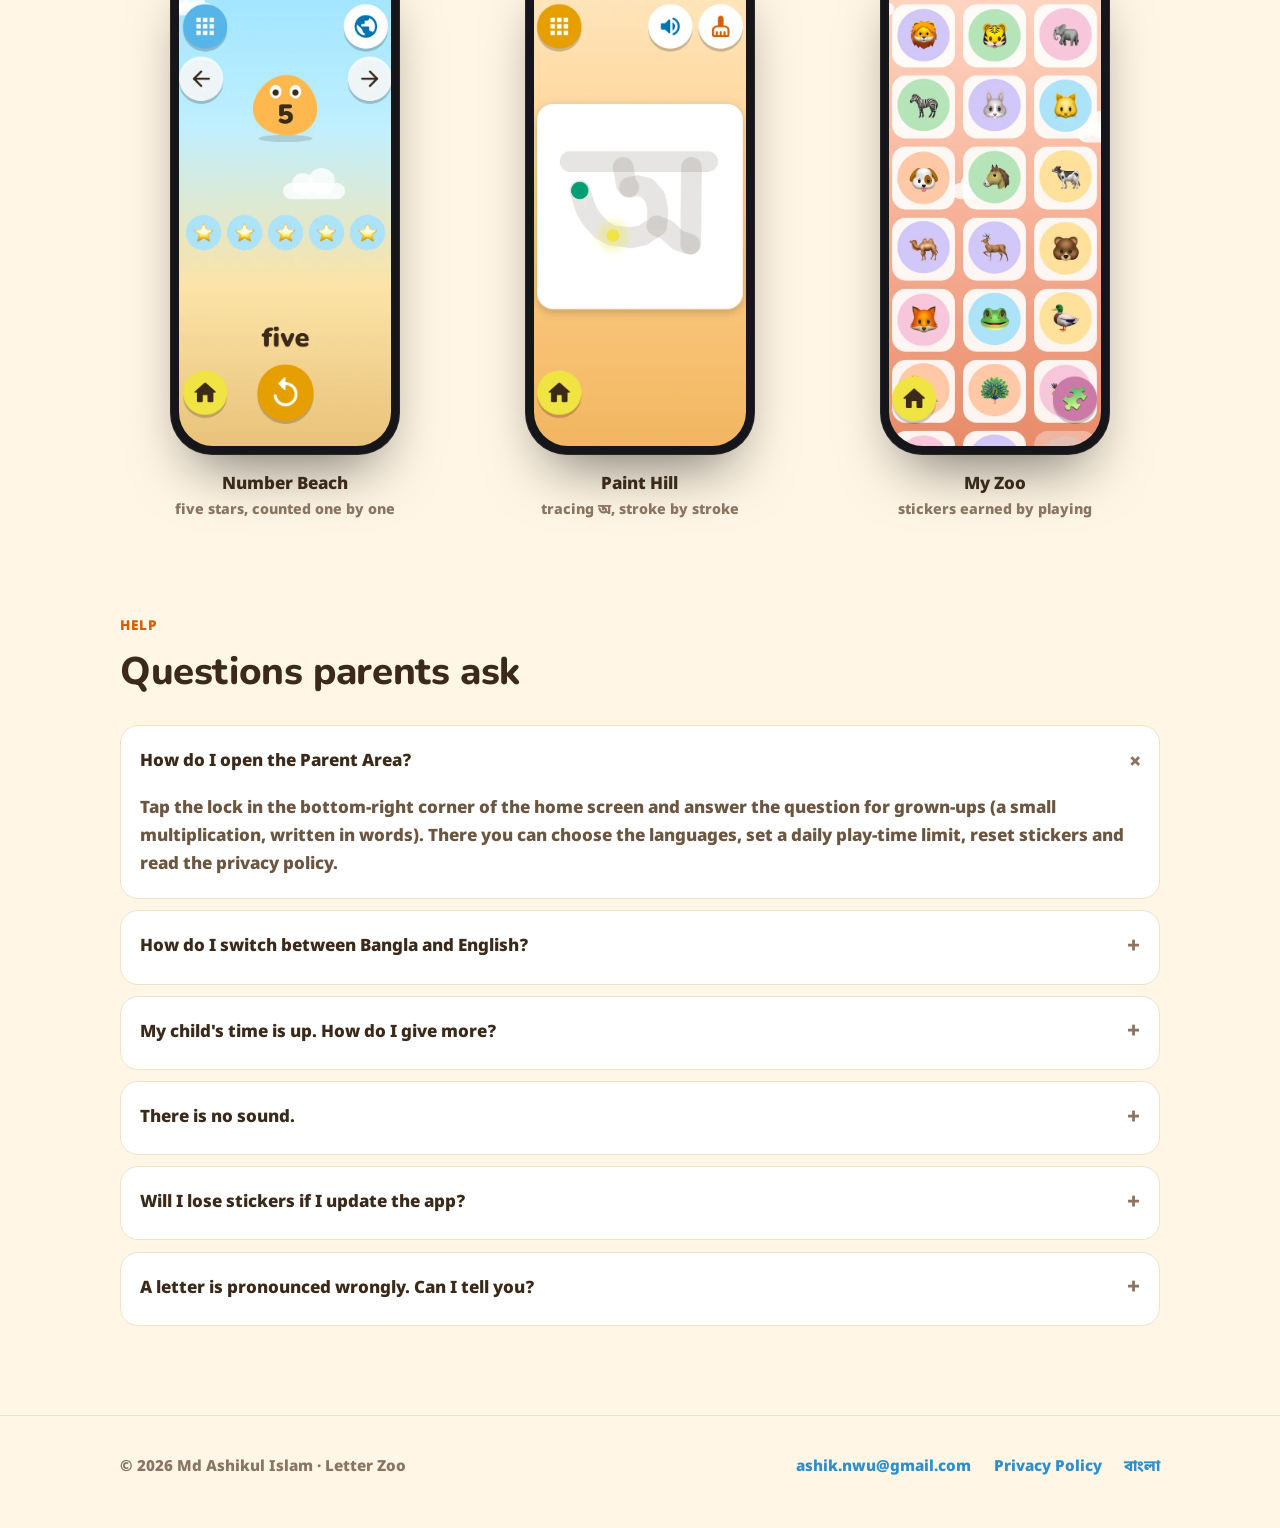
==== commit c7b065da: "Site: tag and description include Android (EN + BN)" ====
--- a/index.html
+++ b/index.html
@@ -4,7 +4,7 @@
 <meta charset="utf-8">
 <meta name="viewport" content="width=device-width, initial-scale=1">
 <title>Letter Zoo — First letters, words and numbers in Bangla and English</title>
-<meta name="description" content="Letter Zoo is a free first-letters app for children aged 2–6, in Bangla and English. One picture, every language. No ads, no purchases, no data collected. iPhone and iPad.">
+<meta name="description" content="Letter Zoo is a free first-letters app for children aged 2–6, in Bangla and English. One picture, every language. No ads, no purchases, no data collected. iPhone, iPad and Android.">
 <meta property="og:title" content="Letter Zoo — One picture, every language">
 <meta property="og:description" content="A free, gentle first-letters app for children aged 2–6 in Bangla and English. No ads, nothing to buy, collects no data.">
 <meta property="og:image" content="icon.png">
@@ -33,7 +33,7 @@
 <section class="hero">
   <div class="wrap">
     <div>
-      <span class="eyebrow">Ages 2–6 · iPhone &amp; iPad · Free</span>
+      <span class="eyebrow">Ages 2–6 · iPhone, iPad &amp; Android · Free</span>
       <h1 style="margin-top:1rem">One picture,<br>every language.</h1>
       <p class="lead">Tap a letter and watch it turn into a mango, a cat, a kite — then hear its name in Bangla and English. The picture never changes; only the letters and the voice do. That's how children learn that languages are different names for the same world.</p>
       <div class="cta">
--- a/style.css
+++ b/style.css
@@ -273,6 +273,7 @@
   .gallery .phone { width: 210px; }
   .stats .wrap { gap: 0.7rem; }
   .stat { padding: 1rem; }
+  .hero .eyebrow { font-size: 0.72rem; letter-spacing: 0.03em; padding: 0.35rem 0.65rem; }
 }
 
 /* Bangla pages */
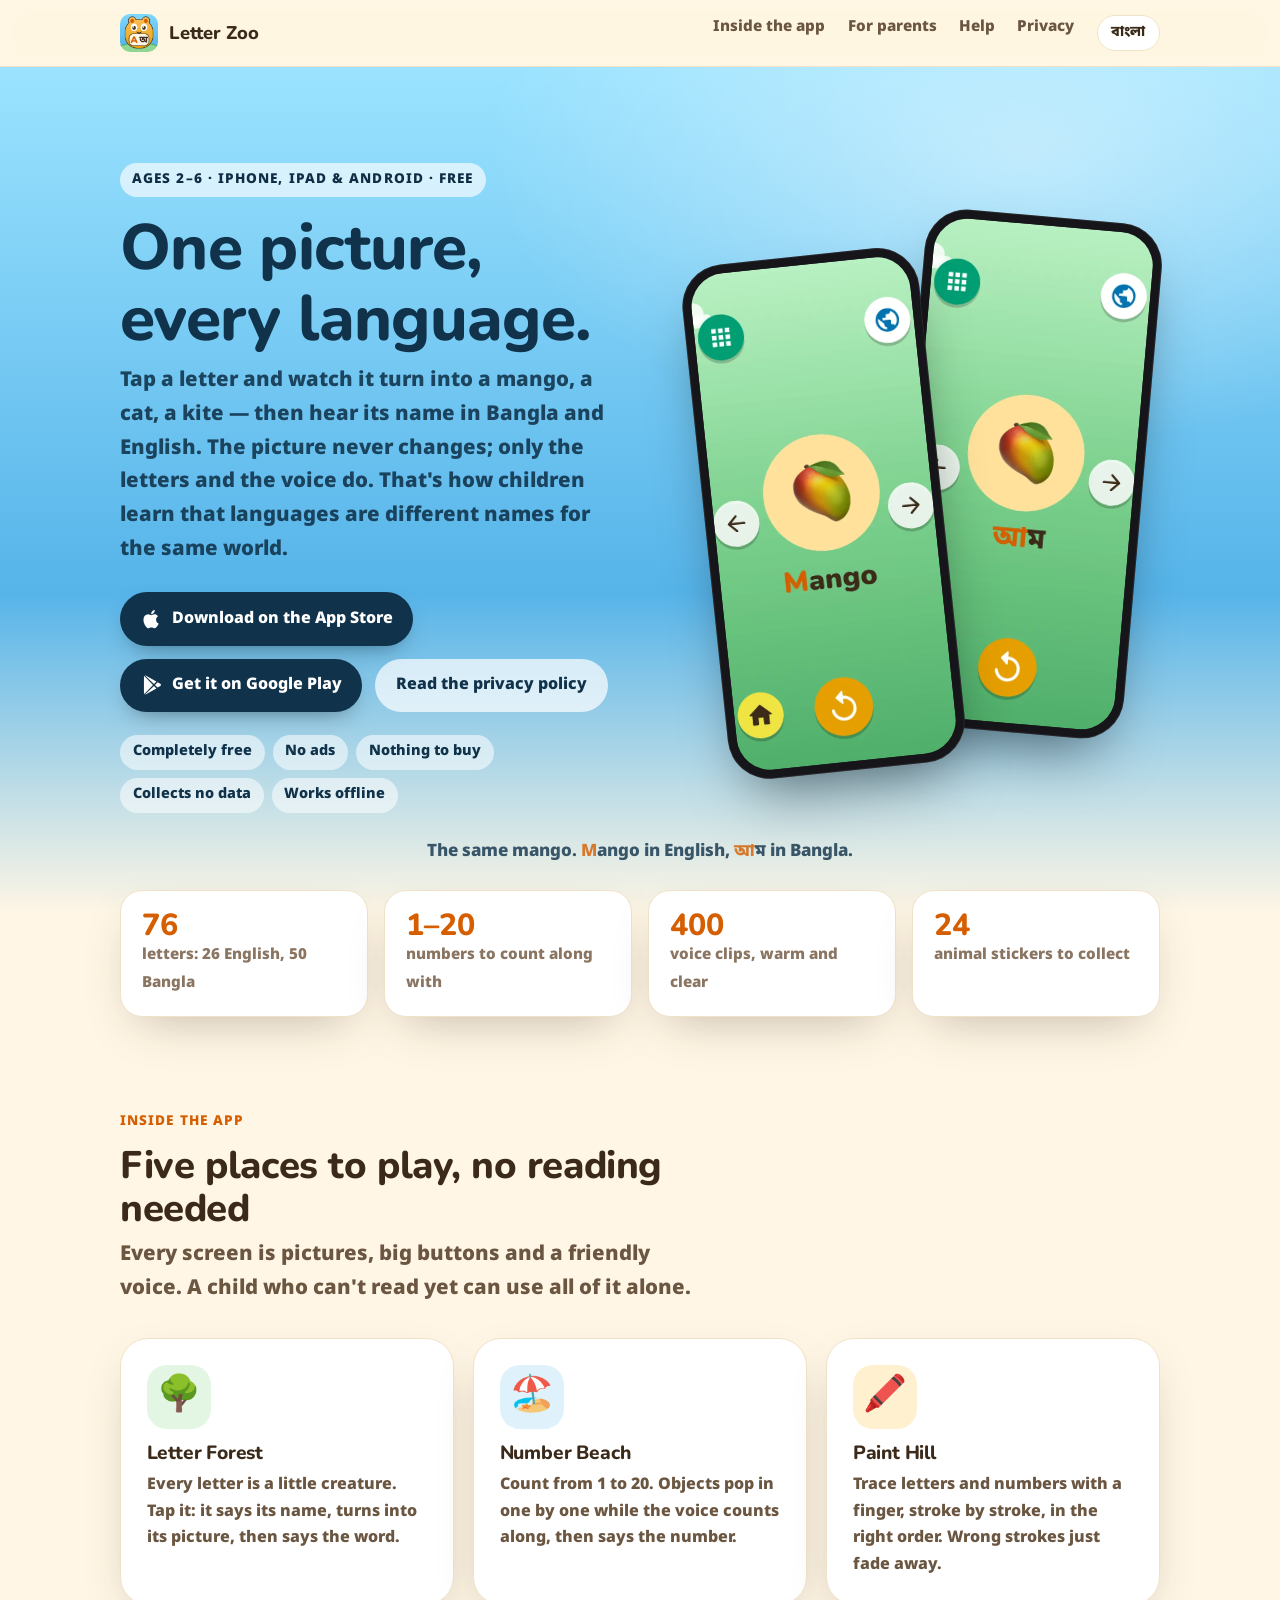
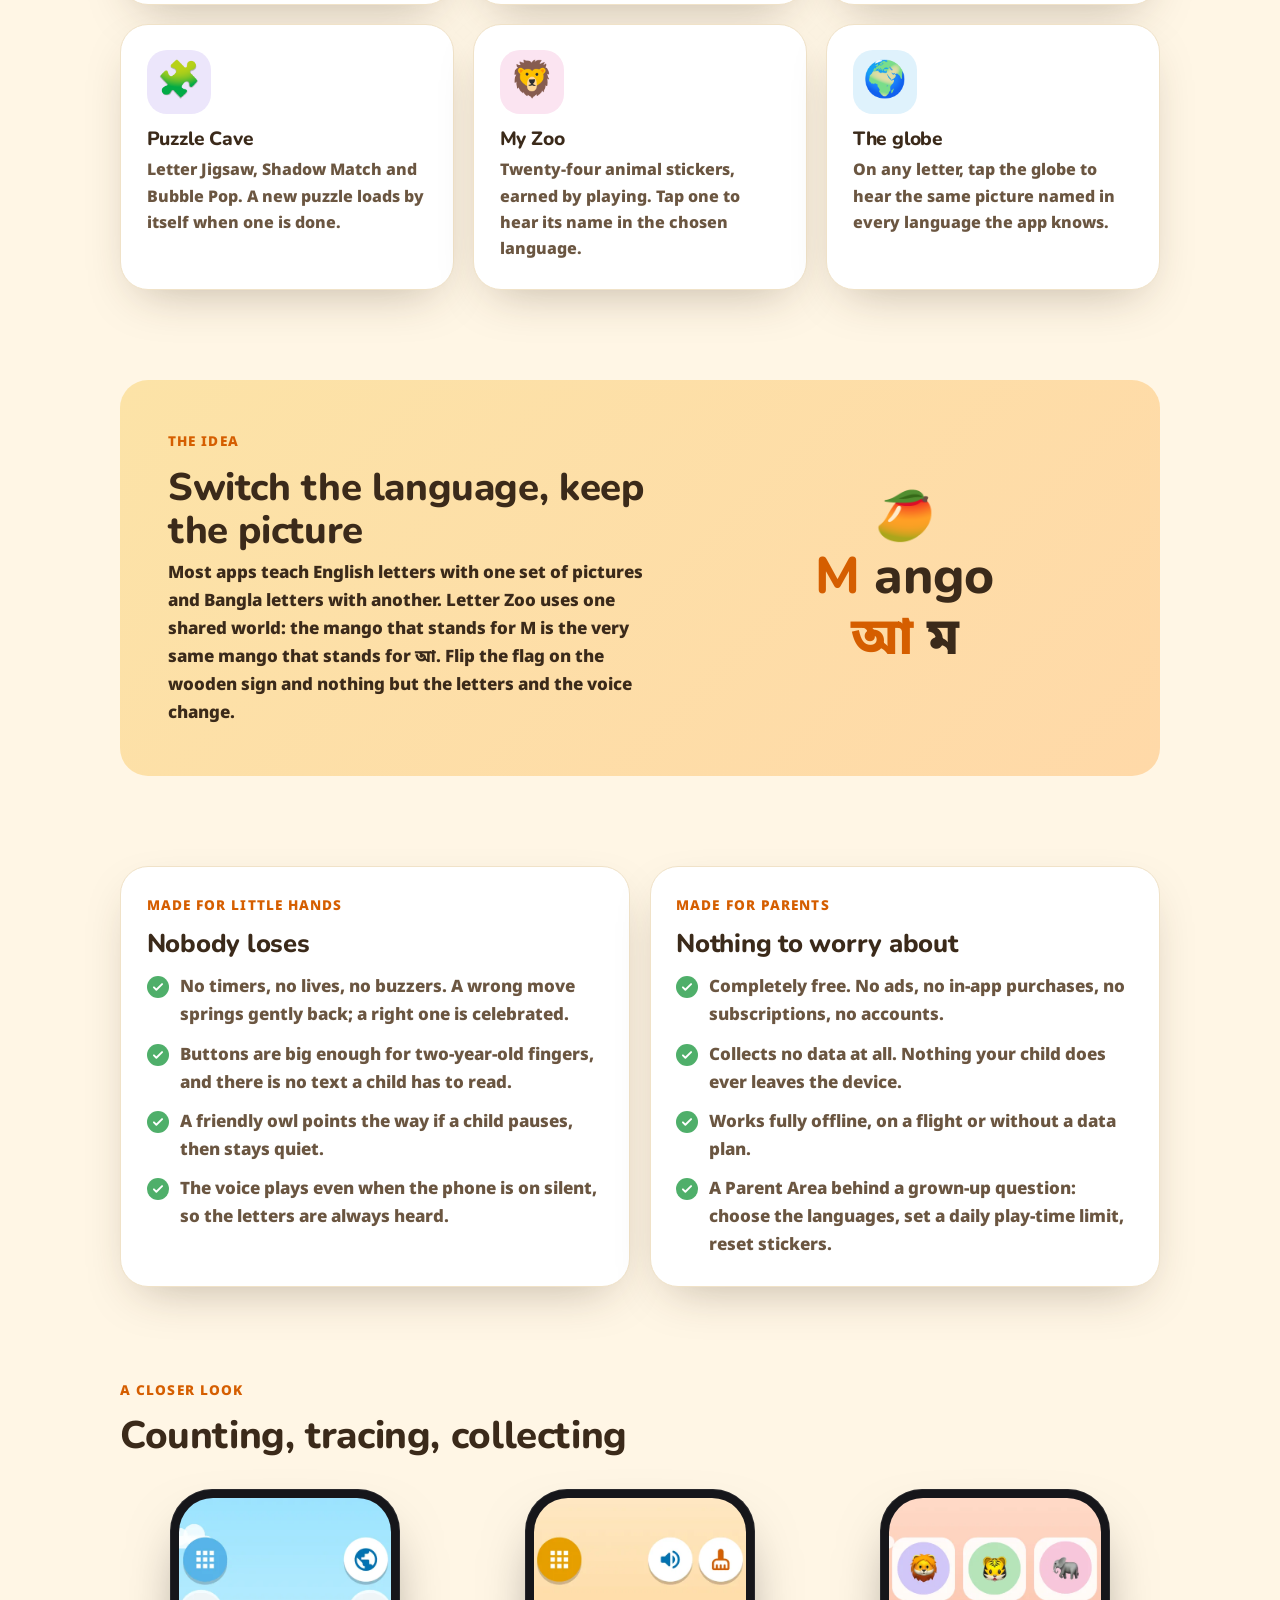
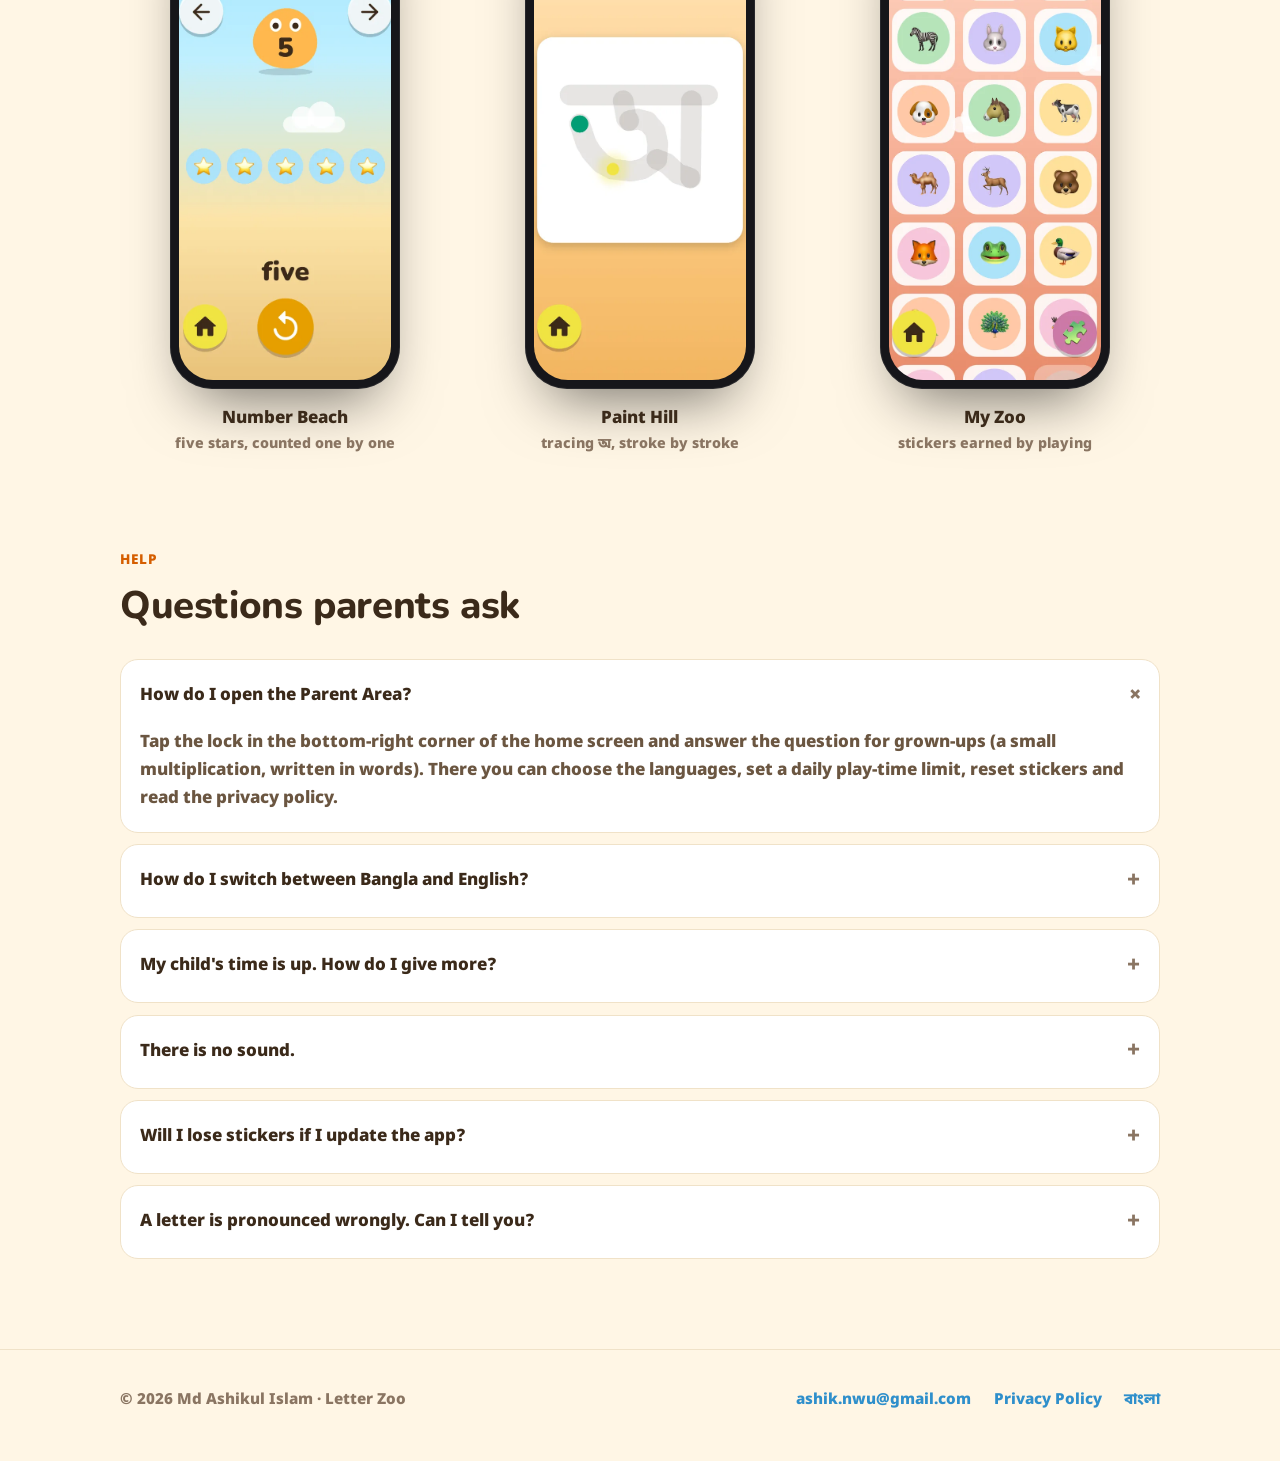
==== commit d0f4e03d: "Site: link to Letter Zoo on Google Play (EN + BN)" ====
--- a/index.html
+++ b/index.html
@@ -41,10 +41,10 @@
           <svg viewBox="0 0 24 24" fill="currentColor" aria-hidden="true"><path d="M16.4 12.7c0-2.5 2-3.7 2.1-3.8-1.2-1.7-3-1.9-3.6-2-1.5-.2-3 .9-3.8.9-.8 0-2-.9-3.3-.9-1.7 0-3.3 1-4.2 2.5-1.8 3.1-.5 7.7 1.3 10.2.9 1.2 1.9 2.6 3.2 2.6 1.3-.1 1.8-.8 3.3-.8 1.5 0 2 .8 3.3.8 1.4 0 2.3-1.3 3.1-2.5 1-1.4 1.4-2.8 1.4-2.9-.1 0-2.8-1.1-2.8-4.1zM14 5.3c.7-.8 1.1-2 1-3.1-1 0-2.2.7-2.9 1.5-.6.7-1.2 1.9-1 3 1.1.1 2.2-.6 2.9-1.4z"/></svg>
           Download on the App Store
         </a>
-        <span class="btn btn-dark btn-soon" role="status">
+        <a class="btn btn-dark" href="https://play.google.com/store/apps/details?id=com.letterzoo.letterzoo">
           <svg viewBox="0 0 24 24" fill="currentColor" aria-hidden="true"><path d="M3.6 2.3c-.3.3-.4.7-.4 1.2v17c0 .5.1.9.4 1.2l9.5-9.7-9.5-9.7zm10.6 10.8 2.6 2.7-11.3 6.4c-.4.2-.8.3-1.2.2l9.9-9.3zm0-2.2L4.3 1.6c.4-.1.8 0 1.2.2l11.3 6.4-2.6 2.7zm3.9-1.9 3 1.7c.9.5.9 1.8 0 2.3l-3 1.7-2.9-2.8 2.9-2.9z"/></svg>
-          Coming soon on Google Play
-        </span>
+          Get it on Google Play
+        </a>
         <a class="btn btn-ghost" href="privacy.html">Read the privacy policy</a>
       </div>
       <div class="chips" aria-label="At a glance">
--- a/style.css
+++ b/style.css
@@ -141,8 +141,6 @@
 }
 .btn:hover { text-decoration: none; transform: translateY(-1px); }
 /* Not a link yet: the store page does not exist until the app is live. */
-.btn-soon { cursor: default; opacity: 0.85; }
-.btn-soon:hover { transform: none; }
 .btn-dark { background: #10324a; color: #fff; box-shadow: 0 10px 24px -12px rgba(0,0,0,0.5); }
 .btn-ghost { background: rgba(255,255,255,0.7); color: #10324a; }
 @media (prefers-color-scheme: dark) { .btn-ghost { background: rgba(255,255,255,0.14); color: #eaf6ff; } }
